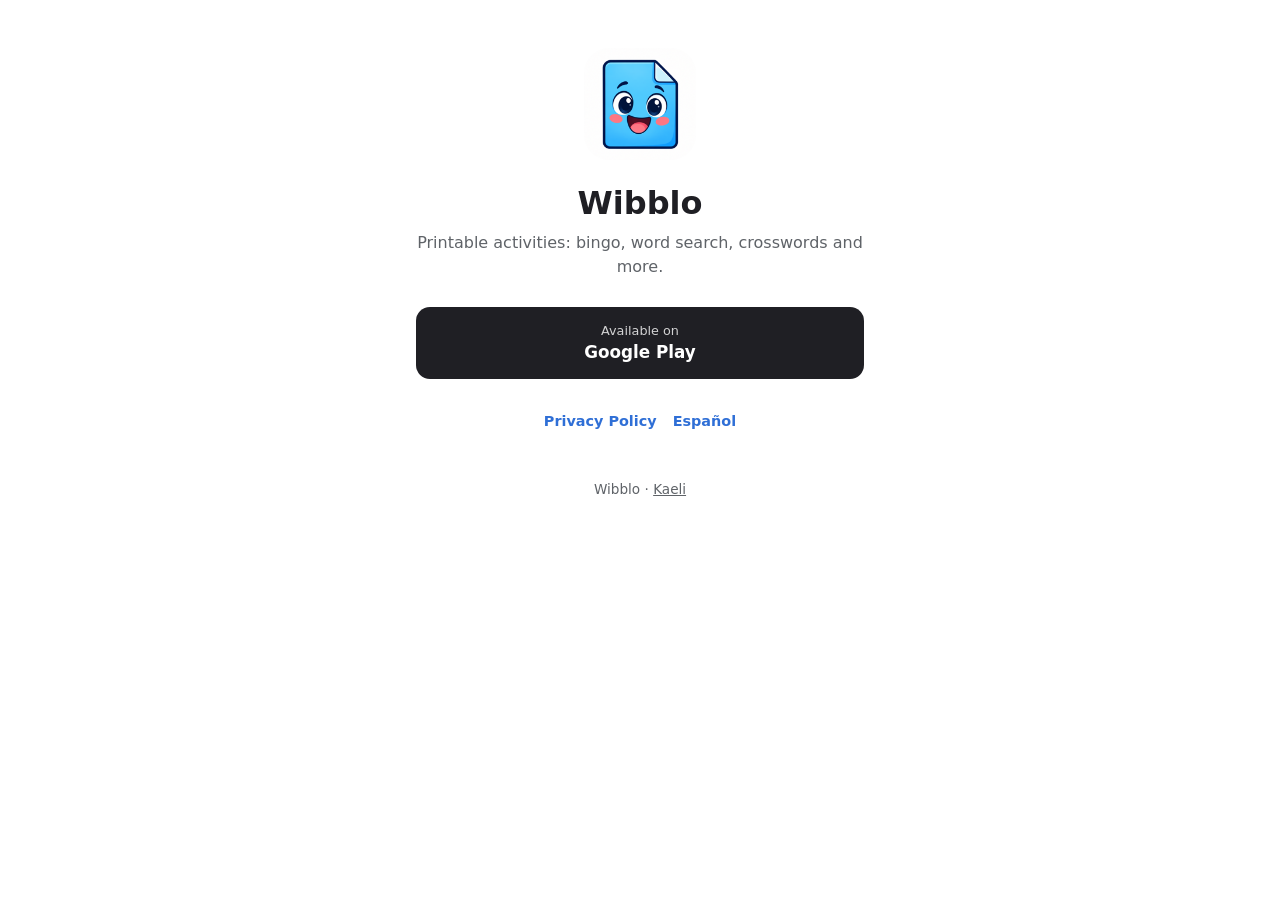
==== index.html @ a65e501b "Imagen para compartir (og:image / twitter:image) con el logo nuevo de Kaeli Usa https://kaeliapps.co" ====
<!doctype html>
<html lang="es">
<head>
<meta charset="utf-8">
<meta name="viewport" content="width=device-width, initial-scale=1">
<title>Wibblo</title>
<meta name="description" content="Fichas imprimibles: bingo, sopa de letras, crucigramas y más. / Printable activities: bingo, word search, crosswords and more.">
<link rel="icon" href="icon.png">
<!-- Imagen al compartir el enlace (1200x630, la de Kaeli, publicada en kaeliapps.com). -->
<meta property="og:type" content="website">
<meta property="og:site_name" content="Kaeli">
<meta property="og:title" content="Wibblo">
<meta property="og:description" content="Fichas imprimibles: bingo, sopa de letras, crucigramas y más. / Printable activities: bingo, word search, crosswords and more.">
<meta property="og:url" content="https://wibblo.kaeliapps.com/">
<meta property="og:image" content="https://kaeliapps.com/og-image.png">
<meta property="og:image:width" content="1200">
<meta property="og:image:height" content="630">
<meta property="og:image:alt" content="Kaeli">
<meta name="twitter:card" content="summary_large_image">
<meta name="twitter:title" content="Wibblo">
<meta name="twitter:image" content="https://kaeliapps.com/og-image.png">
<!--
  Página del QR de los PDF de Wibblo.
  - Android: redirige a Google Play.
  - iPhone/iPad: redirige al App Store si el botón de App Store tiene href;
    si no, muestra "Muy pronto en iPhone y iPad" y el botón de Google Play.
  - Computadora o sin JavaScript: muestra los botones.
  Cuando exista la app en el App Store: poner su URL en el href de los dos
  botones .appstore (es/en) y quitarles el atributo hidden. Nada más.
-->
<script>
  (function () {
    var html = document.documentElement;
    var langs = navigator.languages || [navigator.language || ''];
    for (var i = 0; i < langs.length; i++) {
      var l = String(langs[i]).toLowerCase();
      if (l.indexOf('es') === 0) break;
      if (l.indexOf('en') === 0) { html.className += ' lang-en'; html.lang = 'en'; break; }
    }
    var ua = navigator.userAgent || '';
    var android = /Android/i.test(ua);
    var ios = /iPhone|iPad|iPod/i.test(ua) ||
      (navigator.platform === 'MacIntel' && navigator.maxTouchPoints > 1);
    var play = 'https://play.google.com/store/apps/details?id=com.kaeli.wibblo';
    if (android) { location.replace(play); return; }
    if (ios) {
      html.className += ' ios';
      document.addEventListener('DOMContentLoaded', function () {
        var a = document.querySelector('.appstore');
        var url = a && a.getAttribute('href');
        if (url) location.replace(url); else html.className += ' ios-soon';
      });
    }
  })();
</script>
<style>
  :root { --text:#1f1f24; --muted:#5f6368; --accent:#2f6fd6; --bg:#ffffff; --card:#f6f8fb; --border:#e3e6eb; }
  * { box-sizing:border-box; }
  body { margin:0; background:var(--bg); color:var(--text); font-family:system-ui, -apple-system, "Segoe UI", Roboto, sans-serif; line-height:1.5; }
  main { max-width:480px; margin:0 auto; padding:48px 16px 32px; text-align:center; }
  .icon { width:112px; height:112px; border-radius:26px; }
  h1 { font-size:2rem; margin:12px 0 4px; }
  .tagline { color:var(--muted); margin:0 0 28px; }
  .soon { display:none; background:var(--card); border:1px solid var(--border); border-radius:14px; padding:12px 16px; margin:0 0 20px; font-weight:600; }
  .ios-soon .soon { display:block; }
  .stores { display:grid; gap:12px; }
  .store { display:block; padding:14px 20px; border-radius:14px; background:#1f1f24; color:#fff; font-weight:700; font-size:1.05rem; text-decoration:none; }
  .store small { display:block; font-weight:500; font-size:.8rem; opacity:.8; }
  .store[hidden] { display:none; }
  .links { margin-top:32px; font-size:.9rem; }
  .links a { color:var(--accent); font-weight:600; text-decoration:none; margin:0 8px; }
  footer { text-align:center; color:var(--muted); font-size:.85rem; padding:0 16px 32px; }
  footer a { color:inherit; }
  #en { display:none; }
  .lang-en #es { display:none; }
  .lang-en #en { display:block; }
  #en:target { display:block; }
  main:has(#en:target) #es { display:none; }
  #es:target { display:block; }
  main:has(#es:target) #en { display:none; }
</style>
</head>
<body>
<main>
  <img class="icon" src="icon.png" width="192" height="192" alt="">

  <section id="es" lang="es">
    <h1>Wibblo</h1>
    <p class="tagline">Fichas imprimibles: bingo, sopa de letras, crucigramas y más.</p>
    <p class="soon">Muy pronto en iPhone y iPad</p>
    <div class="stores">
      <a class="store" href="https://play.google.com/store/apps/details?id=com.kaeli.wibblo"><small>Disponible en</small>Google Play</a>
      <a class="store appstore" href="" hidden><small>Disponible en el</small>App Store</a>
    </div>
    <p class="links"><a href="privacidad/">Política de privacidad</a><a href="#en">English</a></p>
  </section>

  <section id="en" lang="en">
    <h1>Wibblo</h1>
    <p class="tagline">Printable activities: bingo, word search, crosswords and more.</p>
    <p class="soon">Coming soon to iPhone and iPad</p>
    <div class="stores">
      <a class="store" href="https://play.google.com/store/apps/details?id=com.kaeli.wibblo"><small>Available on</small>Google Play</a>
      <a class="store appstore" href="" hidden><small>Available on the</small>App Store</a>
    </div>
    <p class="links"><a href="privacidad/#en">Privacy Policy</a><a href="#es">Español</a></p>
  </section>
</main>
<footer>Wibblo · <a href="https://kaeliapps.com/">Kaeli</a></footer>
</body>
</html>
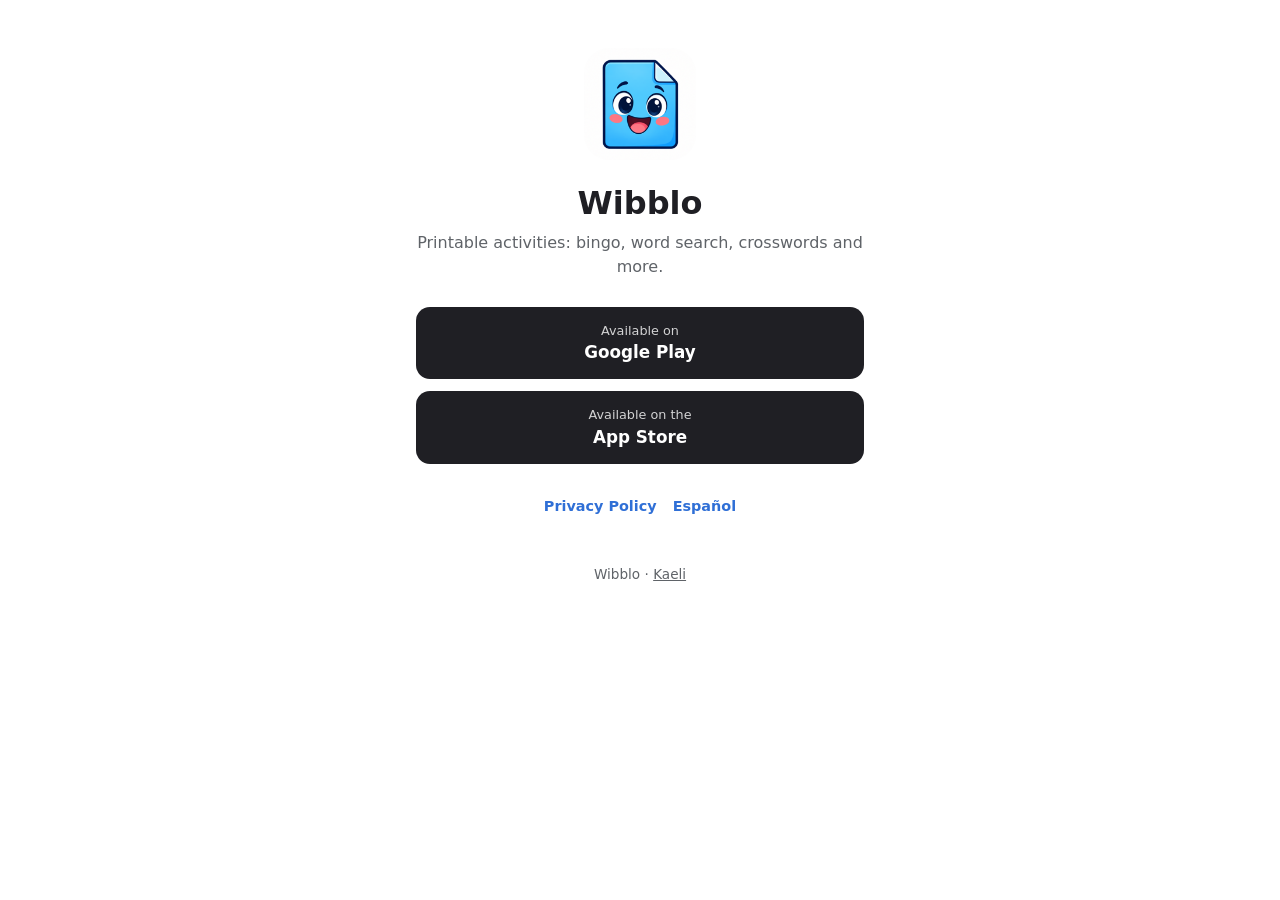
==== commit 08ddcde4: "Enlace al App Store en la página del QR (Apple ID 6819557562) - iPhone/iPad redirigen a https://apps" ====
--- a/index.html
+++ b/index.html
@@ -22,11 +22,11 @@
 <!--
   Página del QR de los PDF de Wibblo.
   - Android: redirige a Google Play.
-  - iPhone/iPad: redirige al App Store si el botón de App Store tiene href;
-    si no, muestra "Muy pronto en iPhone y iPad" y el botón de Google Play.
-  - Computadora o sin JavaScript: muestra los botones.
-  Cuando exista la app en el App Store: poner su URL en el href de los dos
-  botones .appstore (es/en) y quitarles el atributo hidden. Nada más.
+  - iPhone/iPad: redirige al App Store (Apple ID 6819557562).
+  - Computadora o sin JavaScript: muestra los dos botones.
+  Si la app deja de estar en el App Store, vaciar appStore en el script y
+  volver a ocultar los botones .appstore: en iPhone se muestra entonces
+  "Muy pronto en iPhone y iPad" con el botón de Google Play.
 -->
 <script>
   (function () {
@@ -42,14 +42,12 @@
     var ios = /iPhone|iPad|iPod/i.test(ua) ||
       (navigator.platform === 'MacIntel' && navigator.maxTouchPoints > 1);
     var play = 'https://play.google.com/store/apps/details?id=com.kaeli.wibblo';
+    var appStore = 'https://apps.apple.com/app/id6819557562';
     if (android) { location.replace(play); return; }
     if (ios) {
       html.className += ' ios';
-      document.addEventListener('DOMContentLoaded', function () {
-        var a = document.querySelector('.appstore');
-        var url = a && a.getAttribute('href');
-        if (url) location.replace(url); else html.className += ' ios-soon';
-      });
+      if (appStore) { location.replace(appStore); return; }
+      html.className += ' ios-soon';
     }
   })();
 </script>
@@ -90,7 +88,7 @@
     <p class="soon">Muy pronto en iPhone y iPad</p>
     <div class="stores">
       <a class="store" href="https://play.google.com/store/apps/details?id=com.kaeli.wibblo"><small>Disponible en</small>Google Play</a>
-      <a class="store appstore" href="" hidden><small>Disponible en el</small>App Store</a>
+      <a class="store appstore" href="https://apps.apple.com/app/id6819557562"><small>Disponible en el</small>App Store</a>
     </div>
     <p class="links"><a href="privacidad/">Política de privacidad</a><a href="#en">English</a></p>
   </section>
@@ -101,7 +99,7 @@
     <p class="soon">Coming soon to iPhone and iPad</p>
     <div class="stores">
       <a class="store" href="https://play.google.com/store/apps/details?id=com.kaeli.wibblo"><small>Available on</small>Google Play</a>
-      <a class="store appstore" href="" hidden><small>Available on the</small>App Store</a>
+      <a class="store appstore" href="https://apps.apple.com/app/id6819557562"><small>Available on the</small>App Store</a>
     </div>
     <p class="links"><a href="privacidad/#en">Privacy Policy</a><a href="#es">Español</a></p>
   </section>
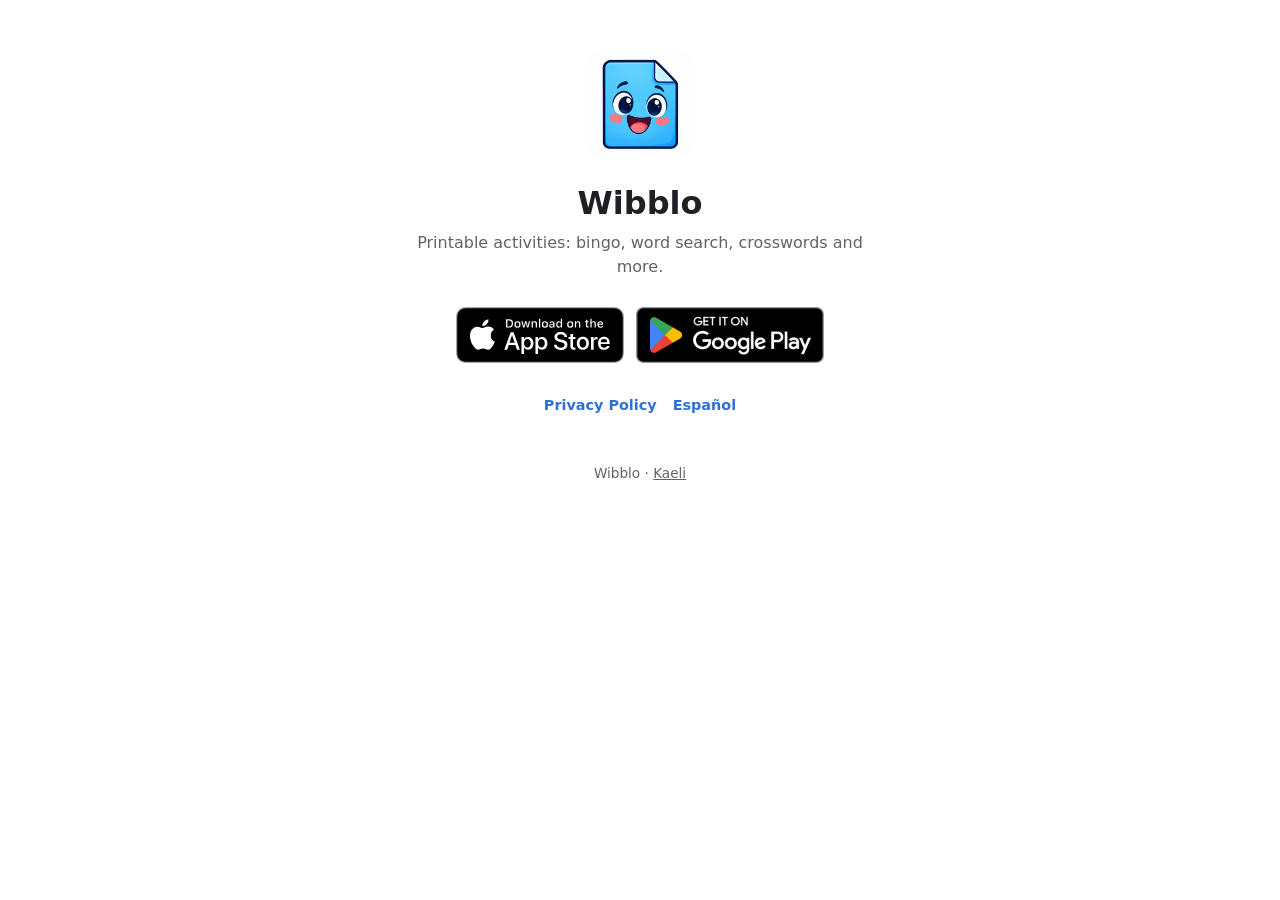
==== commit 9624471e: "Insignias oficiales del App Store y Google Play en la página del QR - Botones de texto reemplazados " ====
--- a/index.html
+++ b/index.html
@@ -61,9 +61,10 @@
   .tagline { color:var(--muted); margin:0 0 28px; }
   .soon { display:none; background:var(--card); border:1px solid var(--border); border-radius:14px; padding:12px 16px; margin:0 0 20px; font-weight:600; }
   .ios-soon .soon { display:block; }
-  .stores { display:grid; gap:12px; }
-  .store { display:block; padding:14px 20px; border-radius:14px; background:#1f1f24; color:#fff; font-weight:700; font-size:1.05rem; text-decoration:none; }
-  .store small { display:block; font-weight:500; font-size:.8rem; opacity:.8; }
+  /* Insignias oficiales de Apple y Google, a la misma altura (guías de marca de cada tienda). */
+  .stores { display:flex; flex-wrap:wrap; justify-content:center; align-items:center; gap:12px; }
+  .store { display:inline-block; line-height:0; }
+  .store img { height:56px; width:auto; }
   .store[hidden] { display:none; }
   .links { margin-top:32px; font-size:.9rem; }
   .links a { color:var(--accent); font-weight:600; text-decoration:none; margin:0 8px; }
@@ -87,8 +88,8 @@
     <p class="tagline">Fichas imprimibles: bingo, sopa de letras, crucigramas y más.</p>
     <p class="soon">Muy pronto en iPhone y iPad</p>
     <div class="stores">
-      <a class="store" href="https://play.google.com/store/apps/details?id=com.kaeli.wibblo"><small>Disponible en</small>Google Play</a>
-      <a class="store appstore" href="https://apps.apple.com/app/id6819557562"><small>Disponible en el</small>App Store</a>
+      <a class="store appstore" href="https://apps.apple.com/app/id6819557562"><img src="badges/app-store-es.svg" width="168" height="56" alt="Descárgalo en el App Store"></a>
+      <a class="store" href="https://play.google.com/store/apps/details?id=com.kaeli.wibblo"><img src="badges/google-play-es.png" width="188" height="56" alt="Descargar en Google Play"></a>
     </div>
     <p class="links"><a href="privacidad/">Política de privacidad</a><a href="#en">English</a></p>
   </section>
@@ -98,8 +99,8 @@
     <p class="tagline">Printable activities: bingo, word search, crosswords and more.</p>
     <p class="soon">Coming soon to iPhone and iPad</p>
     <div class="stores">
-      <a class="store" href="https://play.google.com/store/apps/details?id=com.kaeli.wibblo"><small>Available on</small>Google Play</a>
-      <a class="store appstore" href="https://apps.apple.com/app/id6819557562"><small>Available on the</small>App Store</a>
+      <a class="store appstore" href="https://apps.apple.com/app/id6819557562"><img src="badges/app-store-en.svg" width="168" height="56" alt="Download on the App Store"></a>
+      <a class="store" href="https://play.google.com/store/apps/details?id=com.kaeli.wibblo"><img src="badges/google-play-en.png" width="188" height="56" alt="Get it on Google Play"></a>
     </div>
     <p class="links"><a href="privacidad/#en">Privacy Policy</a><a href="#es">Español</a></p>
   </section>
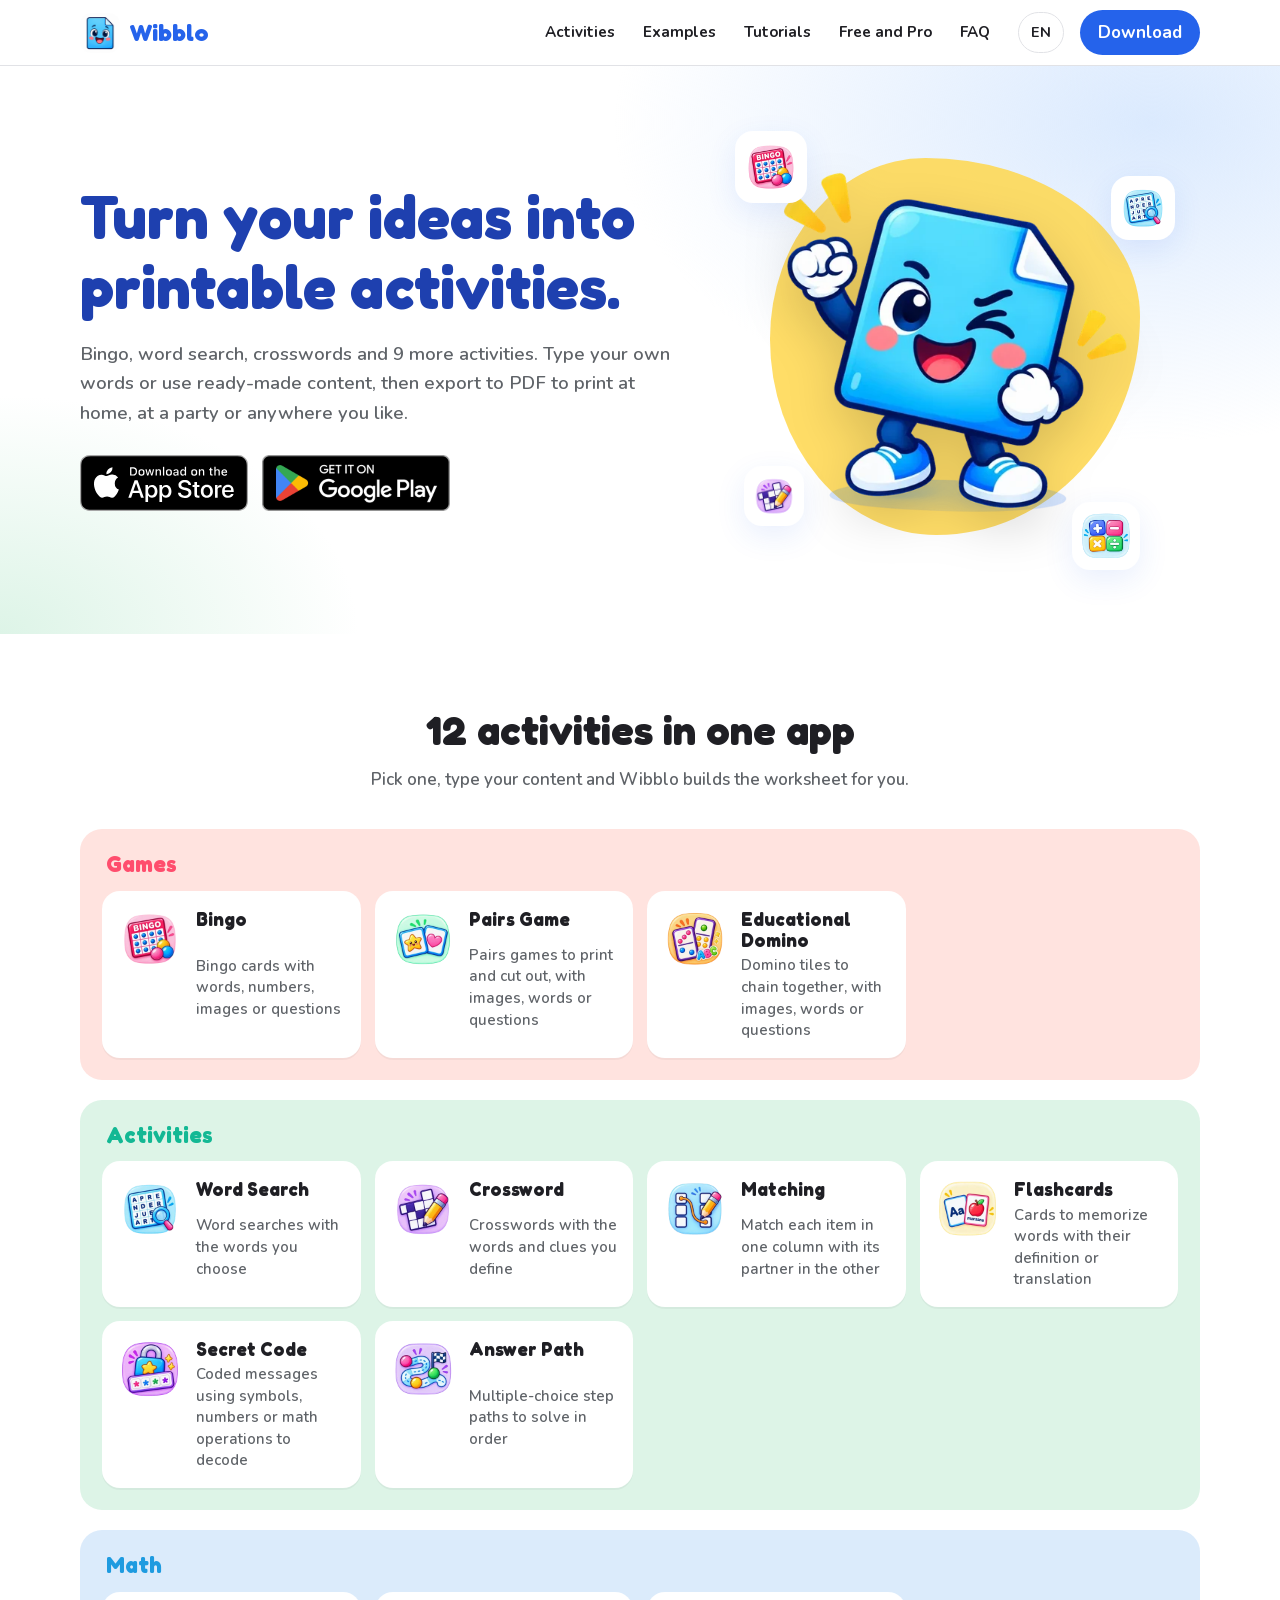
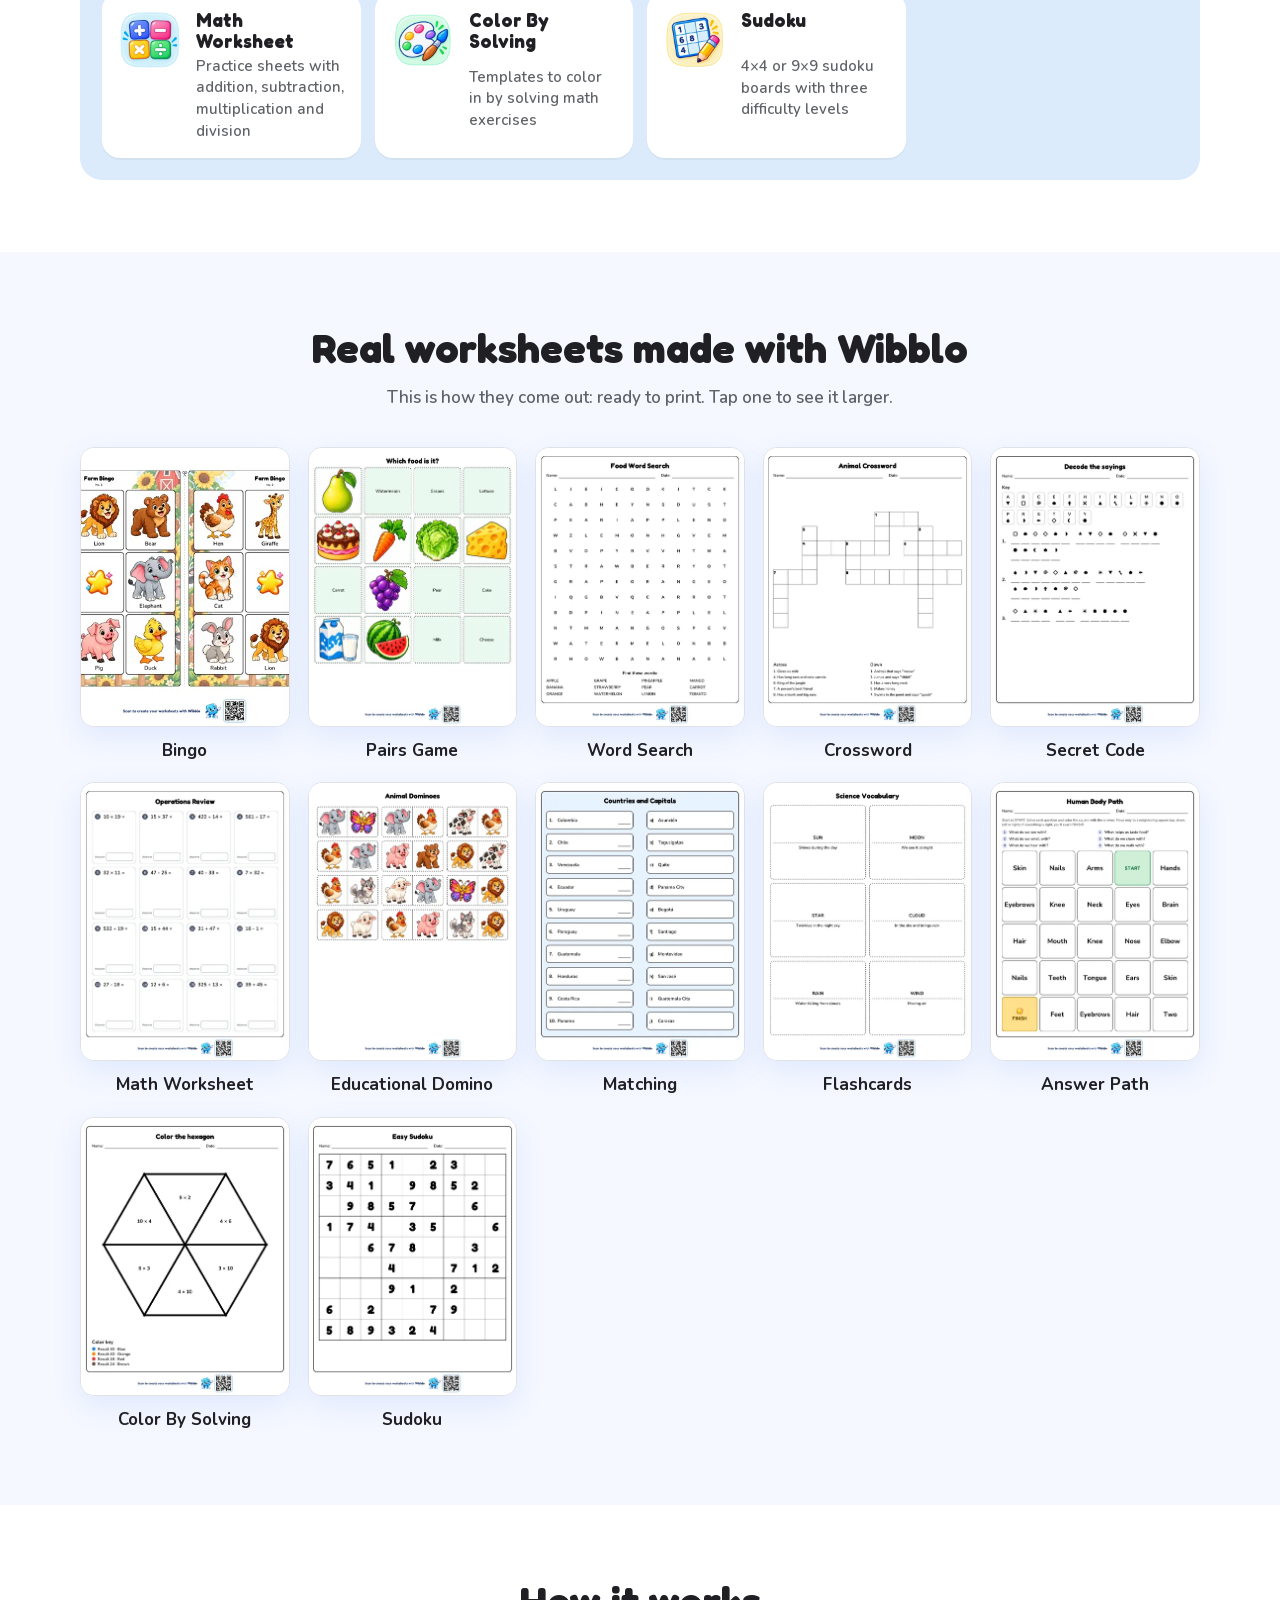
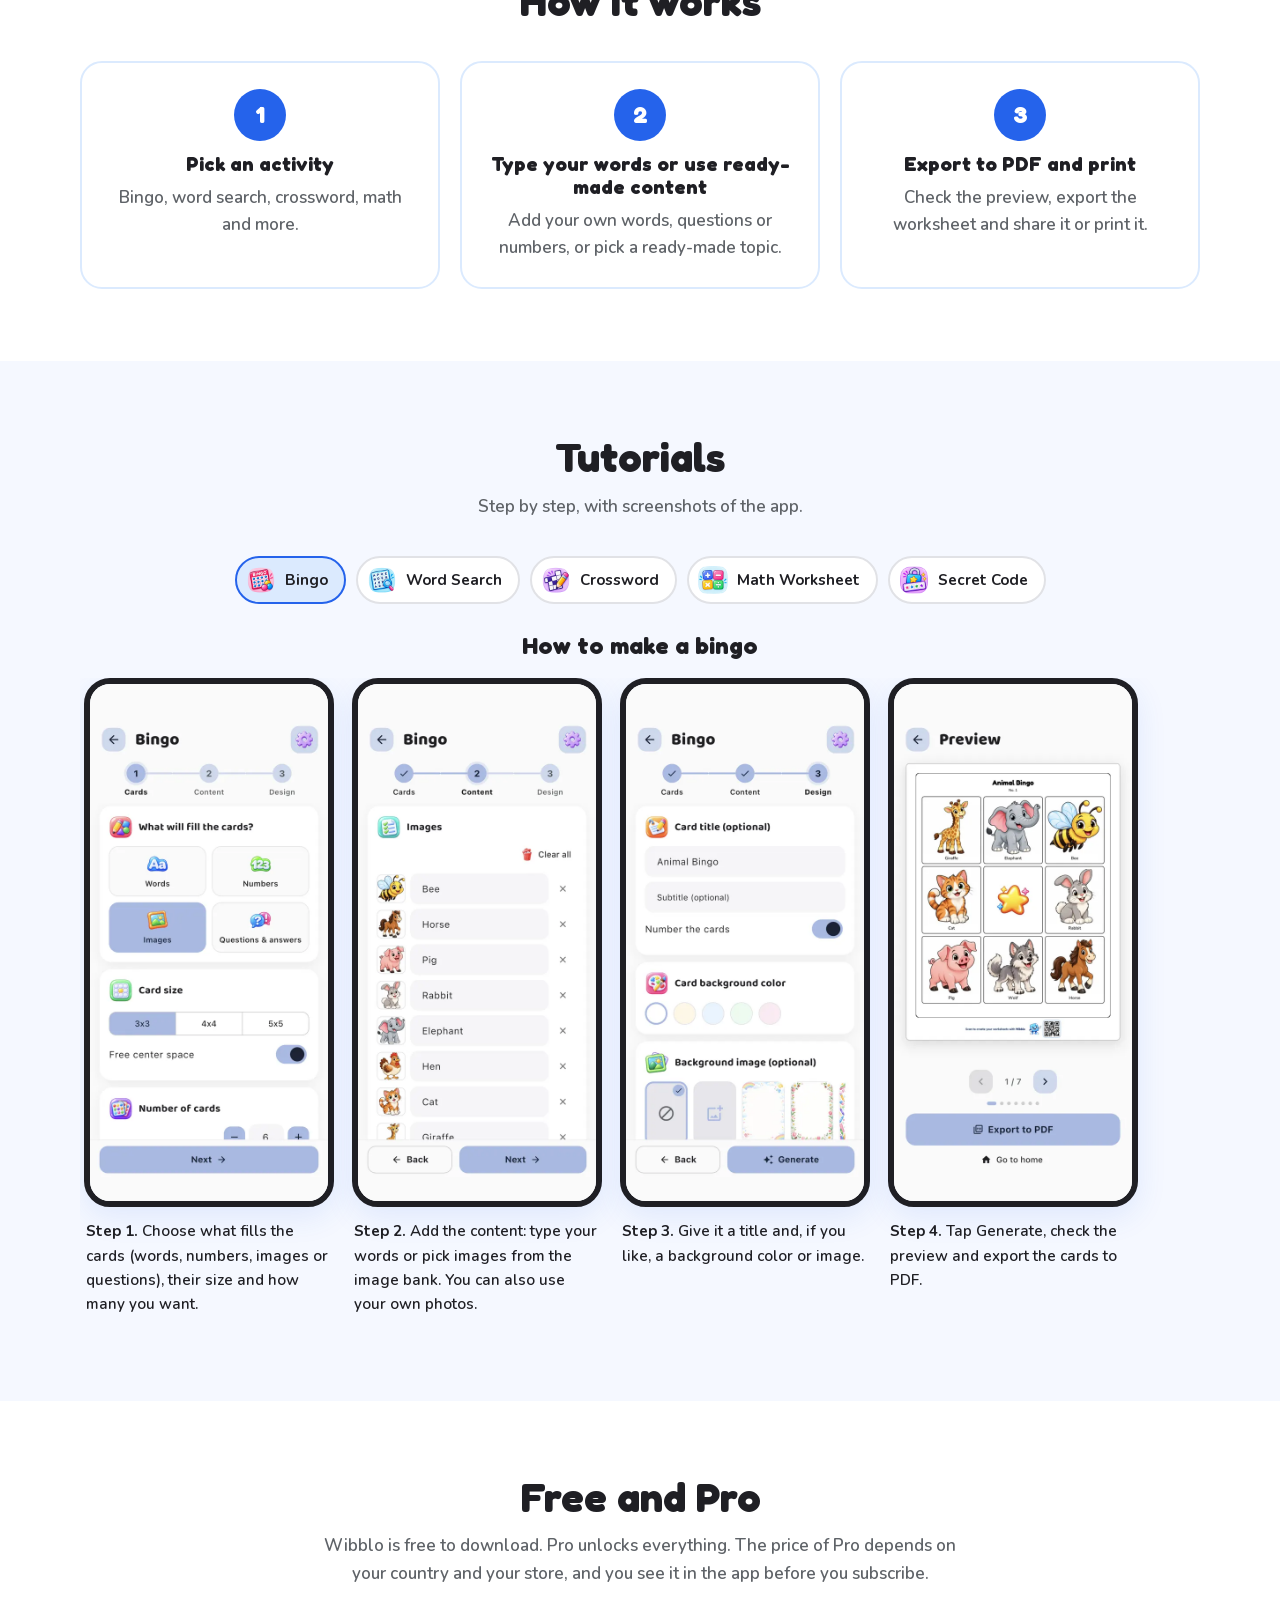
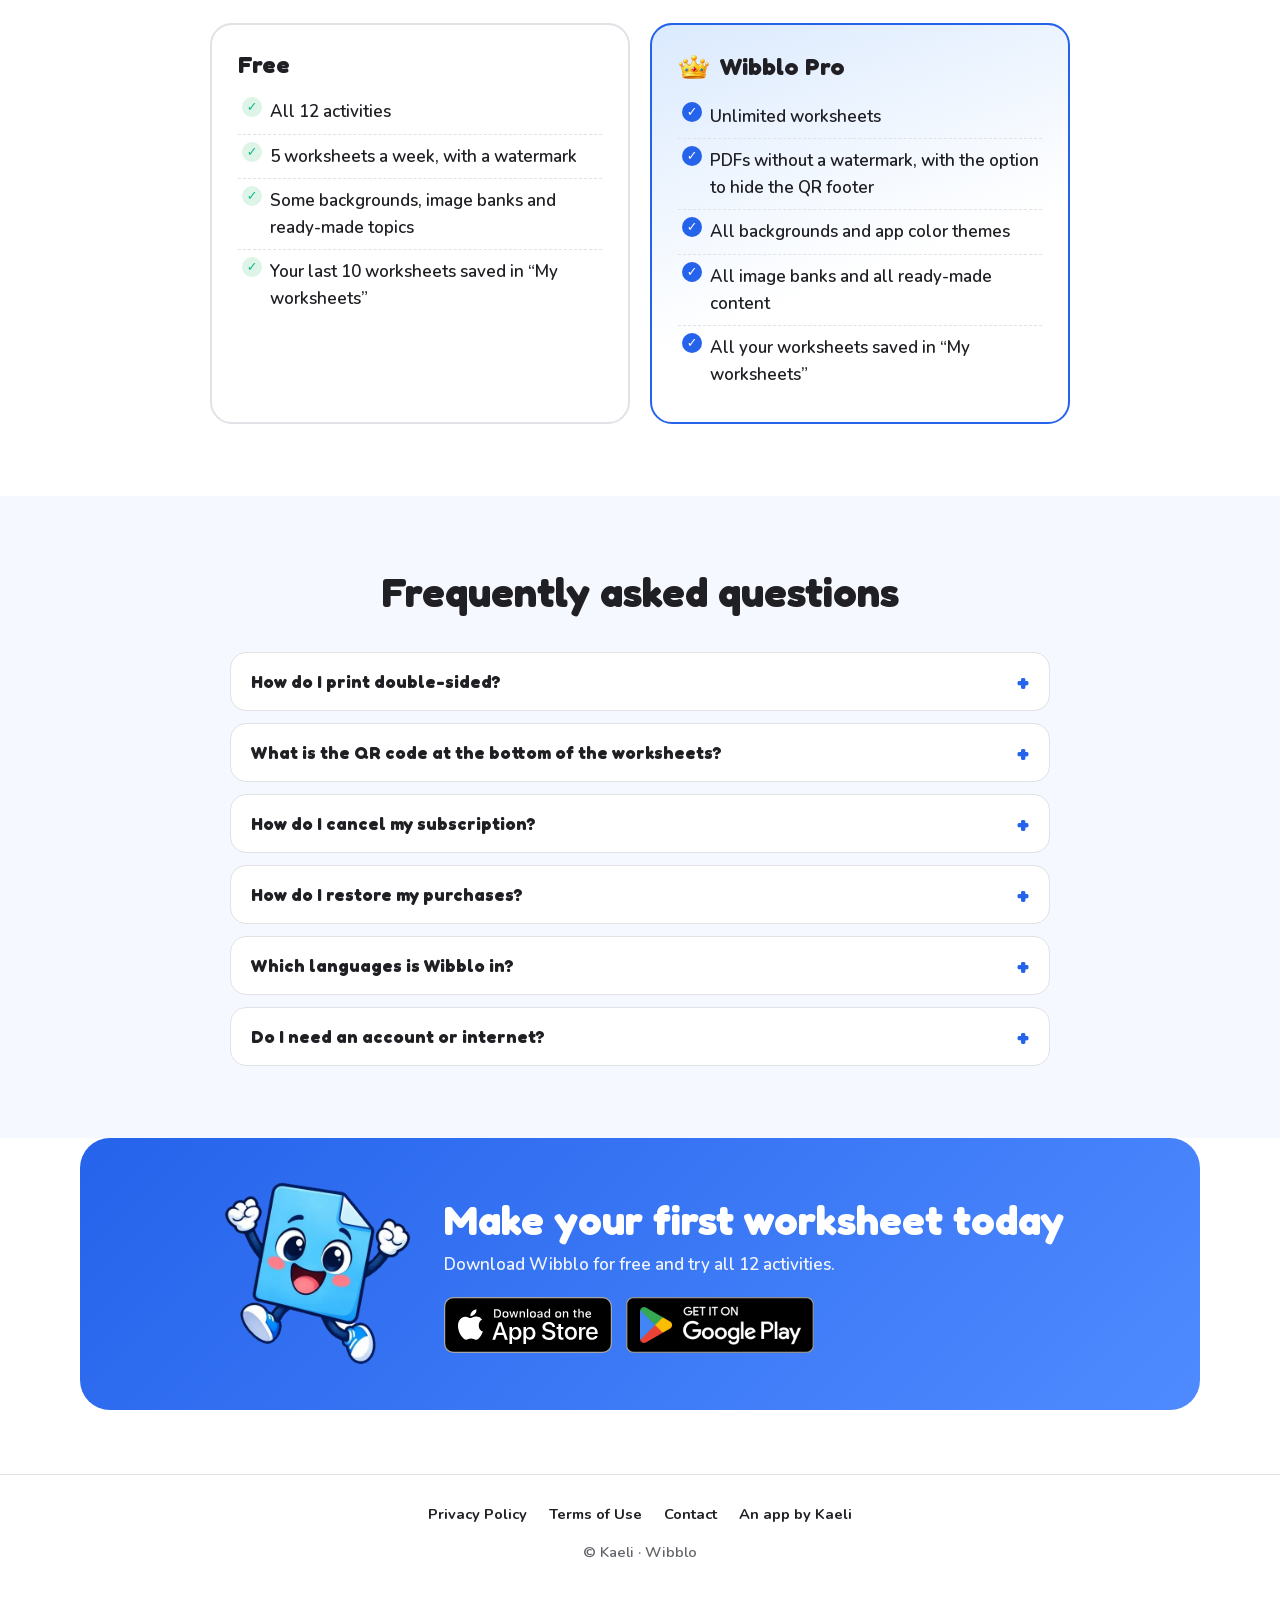
==== commit 598a6bb2: "Página principal de Wibblo en es, en, fr y pt (sin publicar) Inicio con insignias oficiales por idio" ====
--- a/index.html
+++ b/index.html
@@ -3,108 +3,335 @@
 <head>
 <meta charset="utf-8">
 <meta name="viewport" content="width=device-width, initial-scale=1">
-<title>Wibblo</title>
-<meta name="description" content="Fichas imprimibles: bingo, sopa de letras, crucigramas y más. / Printable activities: bingo, word search, crosswords and more.">
+<title>Wibblo: fichas y actividades imprimibles</title>
+<meta name="description" content="Crea bingos, sopas de letras, crucigramas y 9 actividades más con tus propias palabras o con contenido listo, y expórtalas a PDF para imprimir en casa.">
+<link rel="canonical" href="https://wibblo.kaeliapps.com/">
+<link rel="alternate" hreflang="es" href="https://wibblo.kaeliapps.com/">
+<link rel="alternate" hreflang="en" href="https://wibblo.kaeliapps.com/en/">
+<link rel="alternate" hreflang="fr" href="https://wibblo.kaeliapps.com/fr/">
+<link rel="alternate" hreflang="pt" href="https://wibblo.kaeliapps.com/pt/">
+<link rel="alternate" hreflang="x-default" href="https://wibblo.kaeliapps.com/">
 <link rel="icon" href="icon.png">
-<!-- Imagen al compartir el enlace (1200x630, la de Kaeli, publicada en kaeliapps.com). -->
+<meta name="theme-color" content="#2563EB">
 <meta property="og:type" content="website">
-<meta property="og:site_name" content="Kaeli">
-<meta property="og:title" content="Wibblo">
-<meta property="og:description" content="Fichas imprimibles: bingo, sopa de letras, crucigramas y más. / Printable activities: bingo, word search, crosswords and more.">
+<meta property="og:site_name" content="Wibblo">
+<meta property="og:title" content="Wibblo: fichas y actividades imprimibles">
+<meta property="og:description" content="Crea bingos, sopas de letras, crucigramas y 9 actividades más con tus propias palabras o con contenido listo, y expórtalas a PDF para imprimir en casa.">
 <meta property="og:url" content="https://wibblo.kaeliapps.com/">
 <meta property="og:image" content="https://kaeliapps.com/og-image.png">
 <meta property="og:image:width" content="1200">
 <meta property="og:image:height" content="630">
-<meta property="og:image:alt" content="Kaeli">
 <meta name="twitter:card" content="summary_large_image">
-<meta name="twitter:title" content="Wibblo">
-<meta name="twitter:image" content="https://kaeliapps.com/og-image.png">
-<!--
-  Página del QR de los PDF de Wibblo.
-  - Android: redirige a Google Play.
-  - iPhone/iPad: redirige al App Store (Apple ID 6819557562).
-  - Computadora o sin JavaScript: muestra los dos botones.
-  Si la app deja de estar en el App Store, vaciar appStore en el script y
-  volver a ocultar los botones .appstore: en iPhone se muestra entonces
-  "Muy pronto en iPhone y iPad" con el botón de Google Play.
--->
+<link rel="preload" href="fonts/Fredoka-Bold.woff2" as="font" type="font/woff2" crossorigin>
+<link rel="stylesheet" href="estilos.css">
 <script>
+  // Teléfono: resaltar la tienda que corresponde. Raíz en español: llevar a su idioma
+  // a quien tiene el teléfono en inglés, francés o portugués (salvo que haya elegido idioma).
   (function () {
-    var html = document.documentElement;
-    var langs = navigator.languages || [navigator.language || ''];
-    for (var i = 0; i < langs.length; i++) {
-      var l = String(langs[i]).toLowerCase();
-      if (l.indexOf('es') === 0) break;
-      if (l.indexOf('en') === 0) { html.className += ' lang-en'; html.lang = 'en'; break; }
-    }
-    var ua = navigator.userAgent || '';
-    var android = /Android/i.test(ua);
-    var ios = /iPhone|iPad|iPod/i.test(ua) ||
-      (navigator.platform === 'MacIntel' && navigator.maxTouchPoints > 1);
-    var play = 'https://play.google.com/store/apps/details?id=com.kaeli.wibblo';
-    var appStore = 'https://apps.apple.com/app/id6819557562';
-    if (android) { location.replace(play); return; }
-    if (ios) {
-      html.className += ' ios';
-      if (appStore) { location.replace(appStore); return; }
-      html.className += ' ios-soon';
+    var h = document.documentElement, ua = navigator.userAgent || '';
+    if (/Android/i.test(ua)) h.className += ' android';
+    else if (/iPhone|iPad|iPod/i.test(ua) || (navigator.platform === 'MacIntel' && navigator.maxTouchPoints > 1)) h.className += ' ios';
+    var chosen = null;
+    try { chosen = localStorage.getItem('wibblo.lang'); } catch (e) {}
+    if (!chosen && !location.hash) {
+      var langs = navigator.languages || [navigator.language || ''];
+      for (var i = 0; i < langs.length; i++) {
+        var l = String(langs[i]).slice(0, 2).toLowerCase();
+        if (l === 'es') break;
+        if (l === 'en' || l === 'fr' || l === 'pt') { location.replace(l + '/'); return; }
+      }
     }
   })();
 </script>
-<style>
-  :root { --text:#1f1f24; --muted:#5f6368; --accent:#2f6fd6; --bg:#ffffff; --card:#f6f8fb; --border:#e3e6eb; }
-  * { box-sizing:border-box; }
-  body { margin:0; background:var(--bg); color:var(--text); font-family:system-ui, -apple-system, "Segoe UI", Roboto, sans-serif; line-height:1.5; }
-  main { max-width:480px; margin:0 auto; padding:48px 16px 32px; text-align:center; }
-  .icon { width:112px; height:112px; border-radius:26px; }
-  h1 { font-size:2rem; margin:12px 0 4px; }
-  .tagline { color:var(--muted); margin:0 0 28px; }
-  .soon { display:none; background:var(--card); border:1px solid var(--border); border-radius:14px; padding:12px 16px; margin:0 0 20px; font-weight:600; }
-  .ios-soon .soon { display:block; }
-  /* Insignias oficiales de Apple y Google, a la misma altura (guías de marca de cada tienda). */
-  .stores { display:flex; flex-wrap:wrap; justify-content:center; align-items:center; gap:12px; }
-  .store { display:inline-block; line-height:0; }
-  .store img { height:56px; width:auto; }
-  .store[hidden] { display:none; }
-  .links { margin-top:32px; font-size:.9rem; }
-  .links a { color:var(--accent); font-weight:600; text-decoration:none; margin:0 8px; }
-  footer { text-align:center; color:var(--muted); font-size:.85rem; padding:0 16px 32px; }
-  footer a { color:inherit; }
-  #en { display:none; }
-  .lang-en #es { display:none; }
-  .lang-en #en { display:block; }
-  #en:target { display:block; }
-  main:has(#en:target) #es { display:none; }
-  #es:target { display:block; }
-  main:has(#es:target) #en { display:none; }
-</style>
+<script src="sitio.js" defer></script>
 </head>
 <body>
-<main>
-  <img class="icon" src="icon.png" width="192" height="192" alt="">
-
-  <section id="es" lang="es">
-    <h1>Wibblo</h1>
-    <p class="tagline">Fichas imprimibles: bingo, sopa de letras, crucigramas y más.</p>
-    <p class="soon">Muy pronto en iPhone y iPad</p>
-    <div class="stores">
-      <a class="store appstore" href="https://apps.apple.com/app/id6819557562"><img src="badges/app-store-es.svg" width="168" height="56" alt="Descárgalo en el App Store"></a>
-      <a class="store" href="https://play.google.com/store/apps/details?id=com.kaeli.wibblo"><img src="badges/google-play-es.png" width="188" height="56" alt="Descargar en Google Play"></a>
+<a class="skip" href="#main">Wibblo</a>
+<header class="top">
+  <a class="brand" href="./"><img src="icon.png" width="40" height="40" alt=""><span>Wibblo</span></a>
+  <nav class="menu" aria-label="Wibblo">
+    <a href="#activities">Actividades</a>
+    <a href="#examples">Ejemplos</a>
+    <a href="#tutorials">Tutoriales</a>
+    <a href="#plans">Gratis y Pro</a>
+    <a href="#faq">Preguntas</a>
+  </nav>
+  <details class="langs">
+    <summary aria-label="Idioma">ES</summary>
+    <div><a href="./" data-lang="es" lang="es" aria-current="page">Español</a><a href="./en/" data-lang="en" lang="en">English</a><a href="./fr/" data-lang="fr" lang="fr">Français</a><a href="./pt/" data-lang="pt" lang="pt">Português</a></div>
+  </details>
+  <a class="get" href="#download">Descargar</a>
+</header>
+
+<main id="main">
+  <section class="hero" id="download">
+    <div class="hero-text">
+      <h1>Convierte tus ideas en actividades imprimibles.</h1>
+      <p class="lead">Bingo, sopa de letras, crucigramas y 9 actividades más. Escribe tus palabras o usa contenido listo, y exporta a PDF para imprimir en casa, en una fiesta o donde quieras.</p>
+      <div class="stores">
+        <a class="store appstore" href="https://apps.apple.com/app/id6819557562"><span class="yours">Tu tienda</span><img src="badges/app-store-es.svg" width="168" height="56" alt="Descárgalo en el App Store"></a>
+        <a class="store play" href="https://play.google.com/store/apps/details?id=com.kaeli.wibblo"><span class="yours">Tu tienda</span><img src="badges/google-play-es.png" width="188" height="56" alt="Disponible en Google Play"></a>
+      </div>
     </div>
-    <p class="links"><a href="privacidad/">Política de privacidad</a><a href="#en">English</a></p>
-  </section>
-
-  <section id="en" lang="en">
-    <h1>Wibblo</h1>
-    <p class="tagline">Printable activities: bingo, word search, crosswords and more.</p>
-    <p class="soon">Coming soon to iPhone and iPad</p>
-    <div class="stores">
-      <a class="store appstore" href="https://apps.apple.com/app/id6819557562"><img src="badges/app-store-en.svg" width="168" height="56" alt="Download on the App Store"></a>
-      <a class="store" href="https://play.google.com/store/apps/details?id=com.kaeli.wibblo"><img src="badges/google-play-en.png" width="188" height="56" alt="Get it on Google Play"></a>
+    <div class="hero-art" aria-hidden="false">
+      <div class="blob"></div>
+      <img class="mascot" src="img/mascota/cheer.webp" width="420" height="420" alt="Wibblo, la mascota de la app, saludando">
+      <img class="float f1" src="img/generadores/bingo.webp" width="72" height="72" alt="">
+      <img class="float f2" src="img/generadores/wordsearch.webp" width="64" height="64" alt="">
+      <img class="float f3" src="img/generadores/crossword.webp" width="60" height="60" alt="">
+      <img class="float f4" src="img/generadores/math.webp" width="68" height="68" alt="">
     </div>
-    <p class="links"><a href="privacidad/#en">Privacy Policy</a><a href="#es">Español</a></p>
+  </section>
+
+  <section class="band" id="activities">
+    <h2>12 actividades en una sola app</h2>
+    <p class="intro">Elige una, escribe tu contenido y Wibblo arma la ficha por ti.</p>
+    <div class="cats"><div class="cat cat-games">
+        <h3>Juegos</h3>
+        <ul class="gens"><li class="gen">
+            <img src="img/generadores/bingo.webp" width="72" height="72" alt="" loading="lazy">
+            <h4>Bingo</h4>
+            <p>Cartones de bingo con palabras, números, imágenes o preguntas</p>
+          </li><li class="gen">
+            <img src="img/generadores/pairs.webp" width="72" height="72" alt="" loading="lazy">
+            <h4>Parejas</h4>
+            <p>Juegos de parejas para imprimir y recortar, con imágenes, palabras o preguntas</p>
+          </li><li class="gen">
+            <img src="img/generadores/domino.webp" width="72" height="72" alt="" loading="lazy">
+            <h4>Dominó educativo</h4>
+            <p>Fichas de dominó para armar en cadena, con imágenes, palabras o preguntas</p>
+          </li></ul>
+      </div><div class="cat cat-activities">
+        <h3>Actividades</h3>
+        <ul class="gens"><li class="gen">
+            <img src="img/generadores/wordsearch.webp" width="72" height="72" alt="" loading="lazy">
+            <h4>Sopa de letras</h4>
+            <p>Sopas de letras con las palabras que tú elijas</p>
+          </li><li class="gen">
+            <img src="img/generadores/crossword.webp" width="72" height="72" alt="" loading="lazy">
+            <h4>Crucigrama</h4>
+            <p>Crucigramas con las palabras y pistas que tú definas</p>
+          </li><li class="gen">
+            <img src="img/generadores/matching.webp" width="72" height="72" alt="" loading="lazy">
+            <h4>Relaciona columnas</h4>
+            <p>Une cada elemento de una columna con su pareja de la otra</p>
+          </li><li class="gen">
+            <img src="img/generadores/flashcards.webp" width="72" height="72" alt="" loading="lazy">
+            <h4>Tarjetas de vocabulario</h4>
+            <p>Tarjetas para memorizar palabras con su definición o traducción</p>
+          </li><li class="gen">
+            <img src="img/generadores/secretcode.webp" width="72" height="72" alt="" loading="lazy">
+            <h4>Código secreto</h4>
+            <p>Mensajes codificados con símbolos, números u operaciones matemáticas para descifrar</p>
+          </li><li class="gen">
+            <img src="img/generadores/answerpath.webp" width="72" height="72" alt="" loading="lazy">
+            <h4>Camino de respuestas</h4>
+            <p>Caminos de pasos con opción múltiple para resolver en orden</p>
+          </li></ul>
+      </div><div class="cat cat-math">
+        <h3>Matemáticas</h3>
+        <ul class="gens"><li class="gen">
+            <img src="img/generadores/math.webp" width="72" height="72" alt="" loading="lazy">
+            <h4>Generador de matemáticas</h4>
+            <p>Hojas de práctica con sumas, restas, multiplicaciones y divisiones</p>
+          </li><li class="gen">
+            <img src="img/generadores/colorsolve.webp" width="72" height="72" alt="" loading="lazy">
+            <h4>Colorea resolviendo</h4>
+            <p>Plantillas para colorear resolviendo ejercicios matemáticos</p>
+          </li><li class="gen">
+            <img src="img/generadores/sudoku.webp" width="72" height="72" alt="" loading="lazy">
+            <h4>Sudoku</h4>
+            <p>Tableros de sudoku en 4×4 o 9×9 con tres niveles de dificultad</p>
+          </li></ul>
+      </div></div>
+  </section>
+
+  <section class="band alt" id="examples">
+    <h2>Fichas reales hechas con Wibblo</h2>
+    <p class="intro">Así salen las fichas: listas para imprimir. Toca una para verla en grande.</p>
+    
+    <ul class="gallery"><li><a class="sample" href="img/ejemplos/es/bingo.webp" data-title="Bingo">
+          <img src="img/ejemplos/es/bingo-mini.webp" alt="Bingo" loading="lazy">
+          <span>Bingo</span>
+        </a></li><li><a class="sample" href="img/ejemplos/es/pairs.webp" data-title="Parejas">
+          <img src="img/ejemplos/es/pairs-mini.webp" alt="Parejas" loading="lazy">
+          <span>Parejas</span>
+        </a></li><li><a class="sample" href="img/ejemplos/es/wordsearch.webp" data-title="Sopa de letras">
+          <img src="img/ejemplos/es/wordsearch-mini.webp" alt="Sopa de letras" loading="lazy">
+          <span>Sopa de letras</span>
+        </a></li><li><a class="sample" href="img/ejemplos/es/crossword.webp" data-title="Crucigrama">
+          <img src="img/ejemplos/es/crossword-mini.webp" alt="Crucigrama" loading="lazy">
+          <span>Crucigrama</span>
+        </a></li><li><a class="sample" href="img/ejemplos/es/secretcode.webp" data-title="Código secreto">
+          <img src="img/ejemplos/es/secretcode-mini.webp" alt="Código secreto" loading="lazy">
+          <span>Código secreto</span>
+        </a></li><li><a class="sample" href="img/ejemplos/es/math.webp" data-title="Generador de matemáticas">
+          <img src="img/ejemplos/es/math-mini.webp" alt="Generador de matemáticas" loading="lazy">
+          <span>Generador de matemáticas</span>
+        </a></li><li><a class="sample" href="img/ejemplos/es/domino.webp" data-title="Dominó educativo">
+          <img src="img/ejemplos/es/domino-mini.webp" alt="Dominó educativo" loading="lazy">
+          <span>Dominó educativo</span>
+        </a></li><li><a class="sample" href="img/ejemplos/es/matching.webp" data-title="Relaciona columnas">
+          <img src="img/ejemplos/es/matching-mini.webp" alt="Relaciona columnas" loading="lazy">
+          <span>Relaciona columnas</span>
+        </a></li><li><a class="sample" href="img/ejemplos/es/flashcards.webp" data-title="Tarjetas de vocabulario">
+          <img src="img/ejemplos/es/flashcards-mini.webp" alt="Tarjetas de vocabulario" loading="lazy">
+          <span>Tarjetas de vocabulario</span>
+        </a></li><li><a class="sample" href="img/ejemplos/es/answerpath.webp" data-title="Camino de respuestas">
+          <img src="img/ejemplos/es/answerpath-mini.webp" alt="Camino de respuestas" loading="lazy">
+          <span>Camino de respuestas</span>
+        </a></li><li><a class="sample" href="img/ejemplos/es/colorsolve.webp" data-title="Colorea resolviendo">
+          <img src="img/ejemplos/es/colorsolve-mini.webp" alt="Colorea resolviendo" loading="lazy">
+          <span>Colorea resolviendo</span>
+        </a></li><li><a class="sample" href="img/ejemplos/es/sudoku.webp" data-title="Sudoku">
+          <img src="img/ejemplos/es/sudoku-mini.webp" alt="Sudoku" loading="lazy">
+          <span>Sudoku</span>
+        </a></li></ul>
+  </section>
+
+  <section class="band" id="how">
+    <h2>Cómo funciona</h2>
+    <ol class="how"><li><span class="num">1</span><h3>Elige la actividad</h3><p>Bingo, sopa de letras, crucigrama, matemáticas y más.</p></li><li><span class="num">2</span><h3>Escribe tus palabras o usa contenido listo</h3><p>Pon tus propias palabras, preguntas o números, o elige un tema ya preparado.</p></li><li><span class="num">3</span><h3>Exporta a PDF e imprime</h3><p>Revisa la vista previa, exporta la ficha y compártela o imprímela.</p></li></ol>
+  </section>
+
+  <section class="band alt" id="tutorials">
+    <h2>Tutoriales</h2>
+    <p class="intro">Paso a paso, con capturas de la app.</p>
+    <div class="tabs" role="tablist"><button role="tab" id="tab-bingo" aria-controls="tut-bingo" aria-selected="true" data-tab="bingo"><img src="img/generadores/bingo.webp" width="32" height="32" alt=""><span>Bingo</span></button><button role="tab" id="tab-wordsearch" aria-controls="tut-wordsearch" aria-selected="false" data-tab="wordsearch"><img src="img/generadores/wordsearch.webp" width="32" height="32" alt=""><span>Sopa de letras</span></button><button role="tab" id="tab-crossword" aria-controls="tut-crossword" aria-selected="false" data-tab="crossword"><img src="img/generadores/crossword.webp" width="32" height="32" alt=""><span>Crucigrama</span></button><button role="tab" id="tab-math" aria-controls="tut-math" aria-selected="false" data-tab="math"><img src="img/generadores/math.webp" width="32" height="32" alt=""><span>Generador de matemáticas</span></button><button role="tab" id="tab-secretcode" aria-controls="tut-secretcode" aria-selected="false" data-tab="secretcode"><img src="img/generadores/secretcode.webp" width="32" height="32" alt=""><span>Código secreto</span></button></div>
+    <section class="tut" role="tabpanel" id="tut-bingo" aria-labelledby="tab-bingo" data-tutorial="bingo">
+          <h3>Cómo hacer un bingo</h3>
+          <div class="video-slot" hidden></div>
+          <details class="guide" open>
+            <summary>Ver los pasos con capturas</summary>
+            <ol class="steps"><li class="step">
+              <img src="tutoriales/capturas/es/bingo-1.webp" width="360" height="783" alt="Paso 1" loading="lazy">
+              <p><b>Paso 1.</b> Elige con qué se llenan los cartones (palabras, números, imágenes o preguntas), su tamaño y cuántos quieres.</p>
+            </li><li class="step">
+              <img src="tutoriales/capturas/es/bingo-2.webp" width="360" height="783" alt="Paso 2" loading="lazy">
+              <p><b>Paso 2.</b> Agrega el contenido: escribe tus palabras o elige imágenes del banco. También puedes usar tus propias fotos.</p>
+            </li><li class="step">
+              <img src="tutoriales/capturas/es/bingo-3.webp" width="360" height="783" alt="Paso 3" loading="lazy">
+              <p><b>Paso 3.</b> Ponle título y, si quieres, un color o una imagen de fondo.</p>
+            </li><li class="step">
+              <img src="tutoriales/capturas/es/bingo-4.webp" width="360" height="783" alt="Paso 4" loading="lazy">
+              <p><b>Paso 4.</b> Toca Generar, revisa la vista previa y exporta los cartones a PDF.</p>
+            </li></ol>
+          </details>
+        </section><section class="tut" role="tabpanel" id="tut-wordsearch" aria-labelledby="tab-wordsearch" data-tutorial="wordsearch">
+          <h3>Cómo hacer una sopa de letras</h3>
+          <div class="video-slot" hidden></div>
+          <details class="guide" open>
+            <summary>Ver los pasos con capturas</summary>
+            <ol class="steps"><li class="step">
+              <img src="tutoriales/capturas/es/sopa-1.webp" width="360" height="783" alt="Paso 1" loading="lazy">
+              <p><b>Paso 1.</b> Escribe las palabras a buscar o toca «Usar contenido listo». Puedes agruparlas con una pregunta o categoría.</p>
+            </li><li class="step">
+              <img src="tutoriales/capturas/es/sopa-2.webp" width="360" height="783" alt="Paso 2" loading="lazy">
+              <p><b>Paso 2.</b> Elige el tamaño de la cuadrícula y si se permiten palabras en diagonal o al revés.</p>
+            </li><li class="step">
+              <img src="tutoriales/capturas/es/sopa-3.webp" width="360" height="783" alt="Paso 3" loading="lazy">
+              <p><b>Paso 3.</b> Ponle título y color, y decide si incluir la hoja de respuestas.</p>
+            </li><li class="step">
+              <img src="tutoriales/capturas/es/sopa-4.webp" width="360" height="783" alt="Paso 4" loading="lazy">
+              <p><b>Paso 4.</b> Toca Generar, revisa la vista previa y exporta a PDF.</p>
+            </li></ol>
+          </details>
+        </section><section class="tut" role="tabpanel" id="tut-crossword" aria-labelledby="tab-crossword" data-tutorial="crossword">
+          <h3>Cómo hacer un crucigrama</h3>
+          <div class="video-slot" hidden></div>
+          <details class="guide" open>
+            <summary>Ver los pasos con capturas</summary>
+            <ol class="steps"><li class="step">
+              <img src="tutoriales/capturas/es/crucigrama-1.webp" width="360" height="783" alt="Paso 1" loading="lazy">
+              <p><b>Paso 1.</b> Escribe cada palabra con su pista, o toca «Usar contenido listo».</p>
+            </li><li class="step">
+              <img src="tutoriales/capturas/es/crucigrama-2.webp" width="360" height="783" alt="Paso 2" loading="lazy">
+              <p><b>Paso 2.</b> Ponle título y color, y decide si incluir la hoja de respuestas.</p>
+            </li><li class="step">
+              <img src="tutoriales/capturas/es/crucigrama-3.webp" width="360" height="783" alt="Paso 3" loading="lazy">
+              <p><b>Paso 3.</b> Toca Generar: Wibblo cruza las palabras solo. Revisa la vista previa y exporta a PDF.</p>
+            </li></ol>
+          </details>
+        </section><section class="tut" role="tabpanel" id="tut-math" aria-labelledby="tab-math" data-tutorial="math">
+          <h3>Cómo hacer una hoja de matemáticas</h3>
+          <div class="video-slot" hidden></div>
+          <details class="guide" open>
+            <summary>Ver los pasos con capturas</summary>
+            <ol class="steps"><li class="step">
+              <img src="tutoriales/capturas/es/matematicas-1.webp" width="360" height="783" alt="Paso 1" loading="lazy">
+              <p><b>Paso 1.</b> Elige las operaciones, el rango de números y las reglas, por ejemplo, sin resultados negativos.</p>
+            </li><li class="step">
+              <img src="tutoriales/capturas/es/matematicas-2.webp" width="360" height="783" alt="Paso 2" loading="lazy">
+              <p><b>Paso 2.</b> Elige el formato (en línea o vertical), la cantidad de ejercicios y de versiones distintas.</p>
+            </li><li class="step">
+              <img src="tutoriales/capturas/es/matematicas-3.webp" width="360" height="783" alt="Paso 3" loading="lazy">
+              <p><b>Paso 3.</b> Toca Generar, revisa la vista previa con su hoja de respuestas y exporta a PDF.</p>
+            </li></ol>
+          </details>
+        </section><section class="tut" role="tabpanel" id="tut-secretcode" aria-labelledby="tab-secretcode" data-tutorial="secretcode">
+          <h3>Cómo hacer un código secreto</h3>
+          <div class="video-slot" hidden></div>
+          <details class="guide" open>
+            <summary>Ver los pasos con capturas</summary>
+            <ol class="steps"><li class="step">
+              <img src="tutoriales/capturas/es/codigo-1.webp" width="360" height="783" alt="Paso 1" loading="lazy">
+              <p><b>Paso 1.</b> Elige el tipo de código: símbolos, números u operaciones matemáticas.</p>
+            </li><li class="step">
+              <img src="tutoriales/capturas/es/codigo-2.webp" width="360" height="783" alt="Paso 2" loading="lazy">
+              <p><b>Paso 2.</b> Escribe las frases a codificar o toca «Usar contenido listo» (por ejemplo, refranes).</p>
+            </li><li class="step">
+              <img src="tutoriales/capturas/es/codigo-3.webp" width="360" height="783" alt="Paso 3" loading="lazy">
+              <p><b>Paso 3.</b> Ponle título y elige cuántos códigos distintos quieres.</p>
+            </li><li class="step">
+              <img src="tutoriales/capturas/es/codigo-4.webp" width="360" height="783" alt="Paso 4" loading="lazy">
+              <p><b>Paso 4.</b> Toca Generar, revisa la vista previa y exporta a PDF.</p>
+            </li></ol>
+          </details>
+        </section>
+  </section>
+
+  <section class="band" id="plans">
+    <h2>Gratis y Pro</h2>
+    <p class="intro">Wibblo se descarga gratis. Con Pro desbloqueas todo. El precio de Pro depende de tu país y de tu tienda, y lo ves dentro de la app antes de suscribirte.</p>
+    <div class="plans">
+      <div class="plan"><h3>Gratis</h3><ul><li>Las 12 actividades</li><li>5 fichas por semana, con marca de agua</li><li>Algunos fondos, bancos de imágenes y temas de contenido listo</li><li>Tus últimas 10 fichas guardadas en «Mis fichas»</li></ul></div>
+      <div class="plan pro"><h3><img src="img/pro/crown.webp" width="32" height="32" alt="">Wibblo Pro</h3><ul><li>Fichas ilimitadas</li><li>PDF sin marca de agua y con la opción de ocultar el pie con el QR</li><li>Todos los fondos y los temas de color de la app</li><li>Todos los bancos de imágenes y todo el contenido listo</li><li>Todas tus fichas guardadas en «Mis fichas»</li></ul></div>
+    </div>
+  </section>
+
+  <section class="band alt" id="faq">
+    <h2>Preguntas frecuentes</h2>
+    <div class="faq"><details><summary>¿Cómo imprimo a doble cara?</summary><p>Algunas fichas llevan reverso: los cartones de bingo con reverso decorativo, las tarjetas de vocabulario a doble cara y las cartas de parejas o dominó con reverso. Activa la impresión a doble cara en tu impresora. En las hojas verticales, voltea por el borde largo; en las apaisadas (bingo con 2 cartones por hoja), por el borde corto. Si tu impresora no imprime a doble cara, imprime primero las hojas impares, vuelve a poner el papel y luego imprime las pares.</p></details><details><summary>¿Para qué es el código QR al pie de las fichas?</summary><p>Lleva a esta página, para que quien reciba una ficha sepa con qué se hizo y pueda descargar Wibblo. Con Wibblo Pro puedes ocultar el pie desde Ajustes.</p></details><details><summary>¿Cómo cancelo la suscripción?</summary><p>En iPhone o iPad: Ajustes → tu nombre → Suscripciones → Wibblo Pro. En Android: Google Play → tu perfil → Pagos y suscripciones → Suscripciones. También puedes llegar desde la app, en la pantalla de Wibblo Pro → «Administrar suscripción». Pro sigue activo hasta el final del período que ya pagaste.</p></details><details><summary>¿Cómo restauro mis compras?</summary><p>Abre la pantalla de Wibblo Pro y toca «Restaurar compras», con la misma cuenta de Apple o de Google con la que compraste. La app también lo revisa sola cada vez que la abres.</p></details><details><summary>¿En qué idiomas está Wibblo?</summary><p>En español, inglés, francés y portugués. La primera vez usa el idioma de tu teléfono y lo puedes cambiar cuando quieras en Ajustes. El contenido listo también está en cada idioma.</p></details><details><summary>¿Necesito una cuenta o internet?</summary><p>No. Wibblo no pide cuenta y funciona sin internet, salvo para comprar o restaurar Pro. Tus fichas se guardan solo en tu teléfono.</p></details></div>
+  </section>
+
+  <section class="cta">
+    <img src="img/mascota/celebrating.webp" width="200" height="200" alt="" loading="lazy">
+    <div>
+      <h2>Crea tu primera ficha hoy</h2>
+      <p>Descarga Wibblo gratis y prueba las 12 actividades.</p>
+      <div class="stores">
+        <a class="store appstore" href="https://apps.apple.com/app/id6819557562"><span class="yours">Tu tienda</span><img src="badges/app-store-es.svg" width="168" height="56" alt="Descárgalo en el App Store"></a>
+        <a class="store play" href="https://play.google.com/store/apps/details?id=com.kaeli.wibblo"><span class="yours">Tu tienda</span><img src="badges/google-play-es.png" width="188" height="56" alt="Disponible en Google Play"></a>
+      </div>
+    </div>
   </section>
 </main>
-<footer>Wibblo · <a href="https://kaeliapps.com/">Kaeli</a></footer>
+
+<footer class="foot">
+  <nav>
+    <a href="privacidad/">Política de privacidad</a>
+    <a href="https://www.apple.com/legal/internet-services/itunes/dev/stdeula/">Términos de uso</a>
+    <a href="mailto:wearekaeli@gmail.com">Contacto</a>
+    <a href="https://kaeliapps.com/">Una app de Kaeli</a>
+  </nav>
+  <p>© Kaeli · Wibblo</p>
+</footer>
+
+<dialog class="lightbox" aria-label="Fichas reales hechas con Wibblo">
+  <button class="close" type="button" aria-label="Cerrar">×</button>
+  <img alt="">
+  <p class="caption"></p>
+</dialog>
+<script id="strings" type="application/json">{"video": "Video", "close": "Cerrar"}</script>
 </body>
 </html>
--- a/estilos.css
+++ b/estilos.css
@@ -0,0 +1,239 @@
+/* wibblo.kaeliapps.com — identidad de Wibblo: azul de la marca, pasteles de las
+   categorías de la app (Juegos rosa, Actividades verde, Matemáticas azul),
+   Fredoka para títulos y Nunito para el texto (SIL OFL, ver fonts/). */
+
+@font-face { font-family: "Fredoka"; font-weight: 600; font-display: swap; src: url("fonts/Fredoka-SemiBold.woff2") format("woff2"); }
+@font-face { font-family: "Fredoka"; font-weight: 700; font-display: swap; src: url("fonts/Fredoka-Bold.woff2") format("woff2"); }
+@font-face { font-family: "Nunito"; font-weight: 600; font-display: swap; src: url("fonts/Nunito-SemiBold.woff2") format("woff2"); }
+@font-face { font-family: "Nunito"; font-weight: 700; font-display: swap; src: url("fonts/Nunito-Bold.woff2") format("woff2"); }
+
+:root {
+  --brand: #2563EB;
+  --brand-deep: #1E40AF;
+  --brand-soft: #DBEAFE;
+  --ink: #1F1F24;
+  --muted: #5F6368;
+  --bg: #FFFFFF;
+  --bg-alt: #F5F8FF;
+  --card: #FFFFFF;
+  --line: #E1E2E6;
+  --games: #FFE3DF; --games-vivid: #FF4D6D;
+  --acts: #DDF4E7; --acts-vivid: #13B894;
+  --math: #DBEBFB; --math-vivid: #1E9BE0;
+  --sun: #FFD84D;
+  --shadow: 0 10px 30px rgba(37, 99, 235, .10);
+  --radius: 22px;
+  color-scheme: light dark;
+}
+@media (prefers-color-scheme: dark) {
+  :root {
+    --brand: #6B9BFF;
+    --brand-deep: #A8C3FF;
+    --brand-soft: #1C2A4D;
+    --ink: #F1F1F4;
+    --muted: #C7C7CC;
+    --bg: #121214;
+    --bg-alt: #17191F;
+    --card: #1E1F24;
+    --line: #34353B;
+    --games: #3A2328; --games-vivid: #FF7A92;
+    --acts: #1D3329; --acts-vivid: #3FE0BE;
+    --math: #1C2B3D; --math-vivid: #5BC0FF;
+    --shadow: 0 10px 30px rgba(0, 0, 0, .35);
+  }
+}
+
+* { box-sizing: border-box; }
+html { scroll-behavior: smooth; scroll-padding-top: 76px; }
+body {
+  margin: 0; background: var(--bg); color: var(--ink);
+  font: 600 17px/1.6 "Nunito", system-ui, -apple-system, "Segoe UI", sans-serif;
+  -webkit-text-size-adjust: 100%;
+}
+h1, h2, h3, h4 { font-family: "Fredoka", "Nunito", system-ui, sans-serif; font-weight: 700; line-height: 1.15; margin: 0; }
+img { max-width: 100%; height: auto; }
+a { color: var(--brand); }
+.skip { position: absolute; left: -999px; }
+.skip:focus { left: 16px; top: 8px; z-index: 50; background: var(--card); padding: 8px 12px; border-radius: 10px; }
+
+/* Barra de arriba */
+.top {
+  position: sticky; top: 0; z-index: 20; display: flex; align-items: center; gap: 16px;
+  padding: 10px max(16px, calc((100% - 1120px) / 2));
+  background: color-mix(in srgb, var(--bg) 88%, transparent);
+  backdrop-filter: saturate(1.4) blur(12px); -webkit-backdrop-filter: saturate(1.4) blur(12px);
+  border-bottom: 1px solid var(--line);
+}
+.brand { display: flex; align-items: center; gap: 10px; text-decoration: none; color: var(--ink); margin-right: auto; }
+.brand img { border-radius: 11px; }
+.brand span { font: 700 1.5rem "Fredoka", sans-serif; color: var(--brand); }
+.menu { display: flex; gap: 4px; }
+.menu a { color: var(--ink); text-decoration: none; padding: 8px 12px; border-radius: 999px; font-weight: 700; font-size: .95rem; }
+.menu a:hover { background: var(--brand-soft); }
+.get { background: var(--brand); color: #fff; text-decoration: none; padding: 9px 18px; border-radius: 999px; font-weight: 700; }
+@media (prefers-color-scheme: dark) { .get { color: #0B1430; } }
+.langs { position: relative; }
+.langs summary { list-style: none; cursor: pointer; padding: 8px 12px; border-radius: 999px; border: 1px solid var(--line); font-weight: 700; font-size: .9rem; }
+.langs summary::-webkit-details-marker { display: none; }
+.langs div { position: absolute; right: 0; top: calc(100% + 6px); background: var(--card); border: 1px solid var(--line); border-radius: 14px; box-shadow: var(--shadow); padding: 6px; min-width: 150px; }
+.langs a { display: block; padding: 8px 12px; border-radius: 10px; text-decoration: none; color: var(--ink); }
+.langs a:hover, .langs a[aria-current] { background: var(--brand-soft); }
+@media (max-width: 860px) { .menu { display: none; } }
+@media (max-width: 420px) { .get { display: none; } }
+
+/* Secciones */
+.band { padding: 72px max(16px, calc((100% - 1120px) / 2)); }
+.band.alt { background: var(--bg-alt); }
+.band > h2, .cta h2 { font-size: clamp(1.8rem, 4vw, 2.6rem); text-align: center; }
+.intro { text-align: center; color: var(--muted); max-width: 640px; margin: 12px auto 36px; }
+.note { text-align: center; color: var(--muted); font-size: .9rem; margin: -24px auto 28px; }
+
+/* Inicio */
+.hero {
+  display: grid; grid-template-columns: 1.1fr .9fr; align-items: center; gap: 32px;
+  padding: 56px max(16px, calc((100% - 1120px) / 2)) 64px;
+  background:
+    radial-gradient(60% 80% at 90% 10%, var(--brand-soft), transparent 70%),
+    radial-gradient(40% 60% at 0% 100%, var(--acts), transparent 70%);
+}
+.hero h1 { font-size: clamp(2.2rem, 5.5vw, 3.8rem); color: var(--brand-deep); }
+.lead { font-size: 1.15rem; color: var(--muted); margin: 18px 0 28px; max-width: 34em; }
+.hero-art { position: relative; aspect-ratio: 1; max-width: 440px; justify-self: center; width: 100%; }
+.blob {
+  position: absolute; inset: 8%; background: var(--sun); opacity: .85;
+  border-radius: 42% 58% 55% 45% / 48% 42% 58% 52%; animation: morph 12s ease-in-out infinite;
+}
+.mascot { position: relative; width: 82%; margin: 9%; filter: drop-shadow(0 18px 24px rgba(0, 0, 0, .15)); }
+.float { position: absolute; border-radius: 18px; background: var(--card); padding: 8px; box-shadow: var(--shadow); animation: bob 5s ease-in-out infinite; }
+.f1 { top: 2%; left: 0; }
+.f2 { top: 12%; right: 0; animation-delay: -1.2s; }
+.f3 { bottom: 10%; left: 2%; animation-delay: -2.4s; }
+.f4 { bottom: 0; right: 8%; animation-delay: -3.6s; }
+@keyframes bob { 50% { transform: translateY(-10px) rotate(-3deg); } }
+@keyframes morph { 50% { border-radius: 55% 45% 40% 60% / 40% 58% 42% 60%; } }
+@media (prefers-reduced-motion: reduce) { .blob, .float { animation: none; } html { scroll-behavior: auto; } }
+@media (max-width: 760px) {
+  .hero { grid-template-columns: 1fr; text-align: center; padding-top: 32px; }
+  .hero { gap: 12px; }
+  .hero-art { max-width: 210px; grid-row: 1; }
+  .hero h1 { font-size: clamp(1.9rem, 8vw, 2.6rem); }
+  .lead { font-size: 1.02rem; margin: 12px auto 20px; }
+  .lead { margin-left: auto; margin-right: auto; }
+  .float { width: 52px; height: 52px; padding: 6px; }
+}
+
+/* Insignias oficiales: misma altura. En el teléfono, la tienda que corresponde va primero y resaltada. */
+.stores { display: flex; flex-wrap: wrap; gap: 14px; align-items: flex-end; }
+.hero .stores, .cta .stores { justify-content: flex-start; }
+@media (max-width: 760px) { .hero .stores, .cta .stores { justify-content: center; } }
+.store { display: inline-flex; flex-direction: column; align-items: center; gap: 6px; line-height: 0; text-decoration: none; transition: opacity .2s; }
+.store img { height: 56px; width: auto; }
+.yours { display: none; line-height: 1; font: 700 .8rem "Nunito", sans-serif; color: var(--brand); background: var(--brand-soft); padding: 5px 10px; border-radius: 999px; }
+.ios .appstore, .android .play { order: -1; }
+.ios .appstore img, .android .play img { height: 64px; }
+.ios .appstore .yours, .android .play .yours { display: block; }
+.ios .play, .android .appstore { opacity: .5; }
+.ios .play img, .android .appstore img { height: 44px; }
+
+/* Actividades */
+.cats { display: grid; gap: 20px; }
+.cat { border-radius: var(--radius); padding: 22px; }
+.cat-games { background: var(--games); }
+.cat-activities { background: var(--acts); }
+.cat-math { background: var(--math); }
+.cat h3 { font-size: 1.4rem; margin: 0 4px 14px; }
+.cat-games h3 { color: var(--games-vivid); }
+.cat-activities h3 { color: var(--acts-vivid); }
+.cat-math h3 { color: var(--math-vivid); }
+.gens { list-style: none; margin: 0; padding: 0; display: grid; grid-template-columns: repeat(auto-fill, minmax(230px, 1fr)); gap: 14px; }
+.gen { background: var(--card); border-radius: 18px; padding: 16px; display: grid; grid-template-columns: 64px 1fr; column-gap: 14px; align-items: start; box-shadow: 0 2px 0 rgba(0, 0, 0, .04); }
+.gen img { grid-row: span 2; width: 64px; height: 64px; object-fit: contain; }
+.gen h4 { font-size: 1.15rem; margin-top: 2px; }
+.gen p { margin: 4px 0 0; color: var(--muted); font-size: .93rem; line-height: 1.45; }
+
+@media (max-width: 560px) {
+  .cat { padding: 16px 12px; }
+  .gens { grid-template-columns: 1fr 1fr; gap: 10px; }
+  .gen { grid-template-columns: 1fr; text-align: center; padding: 14px 10px; }
+  .gen img { grid-row: auto; margin: 0 auto 8px; width: 56px; height: 56px; }
+  .gen h4 { font-size: 1.02rem; }
+  .gen p { font-size: .84rem; }
+  .gallery { grid-template-columns: 1fr 1fr; gap: 12px; }
+}
+
+/* Galería */
+.gallery { list-style: none; margin: 0; padding: 0; display: grid; grid-template-columns: repeat(auto-fill, minmax(200px, 1fr)); gap: 18px; }
+.sample { display: block; text-decoration: none; color: var(--ink); }
+.sample img { display: block; width: 100%; aspect-ratio: 3 / 4; object-fit: cover; object-position: top; border-radius: 14px; background: #fff; border: 1px solid var(--line); box-shadow: var(--shadow); transition: transform .2s; }
+.sample:hover img { transform: translateY(-4px) rotate(-1deg); }
+.sample span { display: block; text-align: center; font-weight: 700; margin-top: 10px; }
+.lightbox { border: 0; padding: 0; background: transparent; max-width: min(92vw, 900px); max-height: 92vh; }
+.lightbox::backdrop { background: rgba(10, 14, 30, .78); }
+.lightbox img { display: block; max-height: 84vh; width: auto; margin: 0 auto; border-radius: 12px; background: #fff; }
+.lightbox .caption { color: #fff; text-align: center; font-weight: 700; margin: 10px 0 0; }
+.lightbox .close { position: absolute; top: 6px; right: 6px; width: 44px; height: 44px; border-radius: 50%; border: 0; font-size: 1.6rem; background: rgba(255, 255, 255, .92); color: #1F1F24; cursor: pointer; }
+
+/* Cómo funciona */
+.how { list-style: none; margin: 36px 0 0; padding: 0; display: grid; grid-template-columns: repeat(3, 1fr); gap: 20px; counter-reset: s; }
+.how li { background: var(--card); border: 2px solid var(--brand-soft); border-radius: var(--radius); padding: 26px 22px; text-align: center; }
+.num { display: inline-grid; place-items: center; width: 52px; height: 52px; border-radius: 50%; background: var(--brand); color: #fff; font: 700 1.5rem "Fredoka", sans-serif; margin-bottom: 12px; }
+.how h3 { font-size: 1.25rem; }
+.how p { color: var(--muted); margin: 8px 0 0; }
+@media (max-width: 760px) { .how { grid-template-columns: 1fr; } }
+
+/* Tutoriales */
+.tabs { display: flex; gap: 10px; justify-content: center; flex-wrap: wrap; margin-bottom: 28px; }
+.tabs button { display: inline-flex; align-items: center; gap: 8px; border: 2px solid var(--line); background: var(--card); color: var(--ink); border-radius: 999px; padding: 6px 16px 6px 8px; font: 700 .95rem "Nunito", sans-serif; cursor: pointer; }
+.tabs button[aria-selected="true"] { border-color: var(--brand); background: var(--brand-soft); }
+.tut { margin-top: 8px; }
+.tut + .tut { margin-top: 48px; }
+.js .tut[hidden] { display: none; }
+.tut h3 { font-size: 1.5rem; text-align: center; margin-bottom: 18px; }
+.guide summary { cursor: pointer; text-align: center; font-weight: 700; color: var(--brand); margin-bottom: 14px; }
+.guide[open] summary { display: none; }
+.video-slot:not([hidden]) + .guide[open] summary { display: block; }
+.steps { list-style: none; margin: 0; padding: 0 4px 12px; display: flex; gap: 18px; overflow-x: auto; scroll-snap-type: x mandatory; }
+.step { flex: 0 0 min(250px, 72vw); scroll-snap-align: start; }
+.step img { display: block; width: 100%; border-radius: 26px; border: 6px solid #1F1F24; background: #fff; box-shadow: var(--shadow); }
+.step p { margin: 12px 2px 0; font-size: .95rem; }
+.video-slot { max-width: 420px; margin: 0 auto 22px; }
+.video-slot video { width: 100%; border-radius: 18px; background: #000; }
+.video-slot p { text-align: center; font-weight: 700; margin: 8px 0 0; }
+
+/* Gratis y Pro */
+.plans { display: grid; grid-template-columns: 1fr 1fr; gap: 20px; max-width: 860px; margin: 0 auto; }
+.plan { background: var(--card); border: 2px solid var(--line); border-radius: var(--radius); padding: 26px; }
+.plan.pro { border-color: var(--brand); background: linear-gradient(160deg, var(--brand-soft), var(--card) 60%); }
+.plan h3 { font-size: 1.5rem; display: flex; align-items: center; gap: 10px; margin-bottom: 12px; }
+.plan ul { margin: 0; padding: 0; list-style: none; }
+.plan li { padding: 8px 0 8px 32px; position: relative; border-top: 1px dashed var(--line); }
+.plan li:first-child { border-top: 0; }
+.plan li::before { content: "✓"; position: absolute; left: 4px; top: 7px; width: 20px; height: 20px; border-radius: 50%; background: var(--acts); color: var(--acts-vivid); font-size: .8rem; display: grid; place-items: center; }
+.plan.pro li::before { background: var(--brand); color: #fff; }
+@media (max-width: 700px) { .plans { grid-template-columns: 1fr; } }
+
+/* Preguntas */
+.faq { max-width: 820px; margin: 36px auto 0; display: grid; gap: 12px; }
+.faq details { background: var(--card); border: 1px solid var(--line); border-radius: 16px; padding: 4px 20px; }
+.faq summary { cursor: pointer; font: 700 1.1rem "Fredoka", sans-serif; padding: 14px 28px 14px 0; position: relative; list-style: none; }
+.faq summary::-webkit-details-marker { display: none; }
+.faq summary::after { content: "+"; position: absolute; right: 0; top: 10px; font-size: 1.5rem; color: var(--brand); }
+.faq details[open] summary::after { content: "–"; }
+.faq p { margin: 0 0 16px; color: var(--muted); }
+
+/* Llamada final y pie */
+.cta {
+  display: flex; align-items: center; justify-content: center; gap: 28px; flex-wrap: wrap;
+  margin: 0 max(16px, calc((100% - 1120px) / 2)) 64px; padding: 36px 28px; border-radius: 30px;
+  background: linear-gradient(135deg, var(--brand), #4F8BFF); color: #fff;
+}
+.cta h2 { text-align: left; color: #fff; }
+.cta p { margin: 8px 0 18px; opacity: .92; }
+.cta .yours { background: #fff; }
+.cta .ios .play, .cta .android .appstore { opacity: .7; }
+@media (max-width: 760px) { .cta { text-align: center; } .cta h2 { text-align: center; } .cta img { width: 140px; } }
+.foot { border-top: 1px solid var(--line); padding: 28px 16px 40px; text-align: center; color: var(--muted); font-size: .92rem; }
+.foot nav { display: flex; flex-wrap: wrap; justify-content: center; gap: 8px 22px; }
+.foot a { color: var(--ink); font-weight: 700; text-decoration: none; }
+.foot a:hover { color: var(--brand); }
+.foot p { margin: 14px 0 0; }
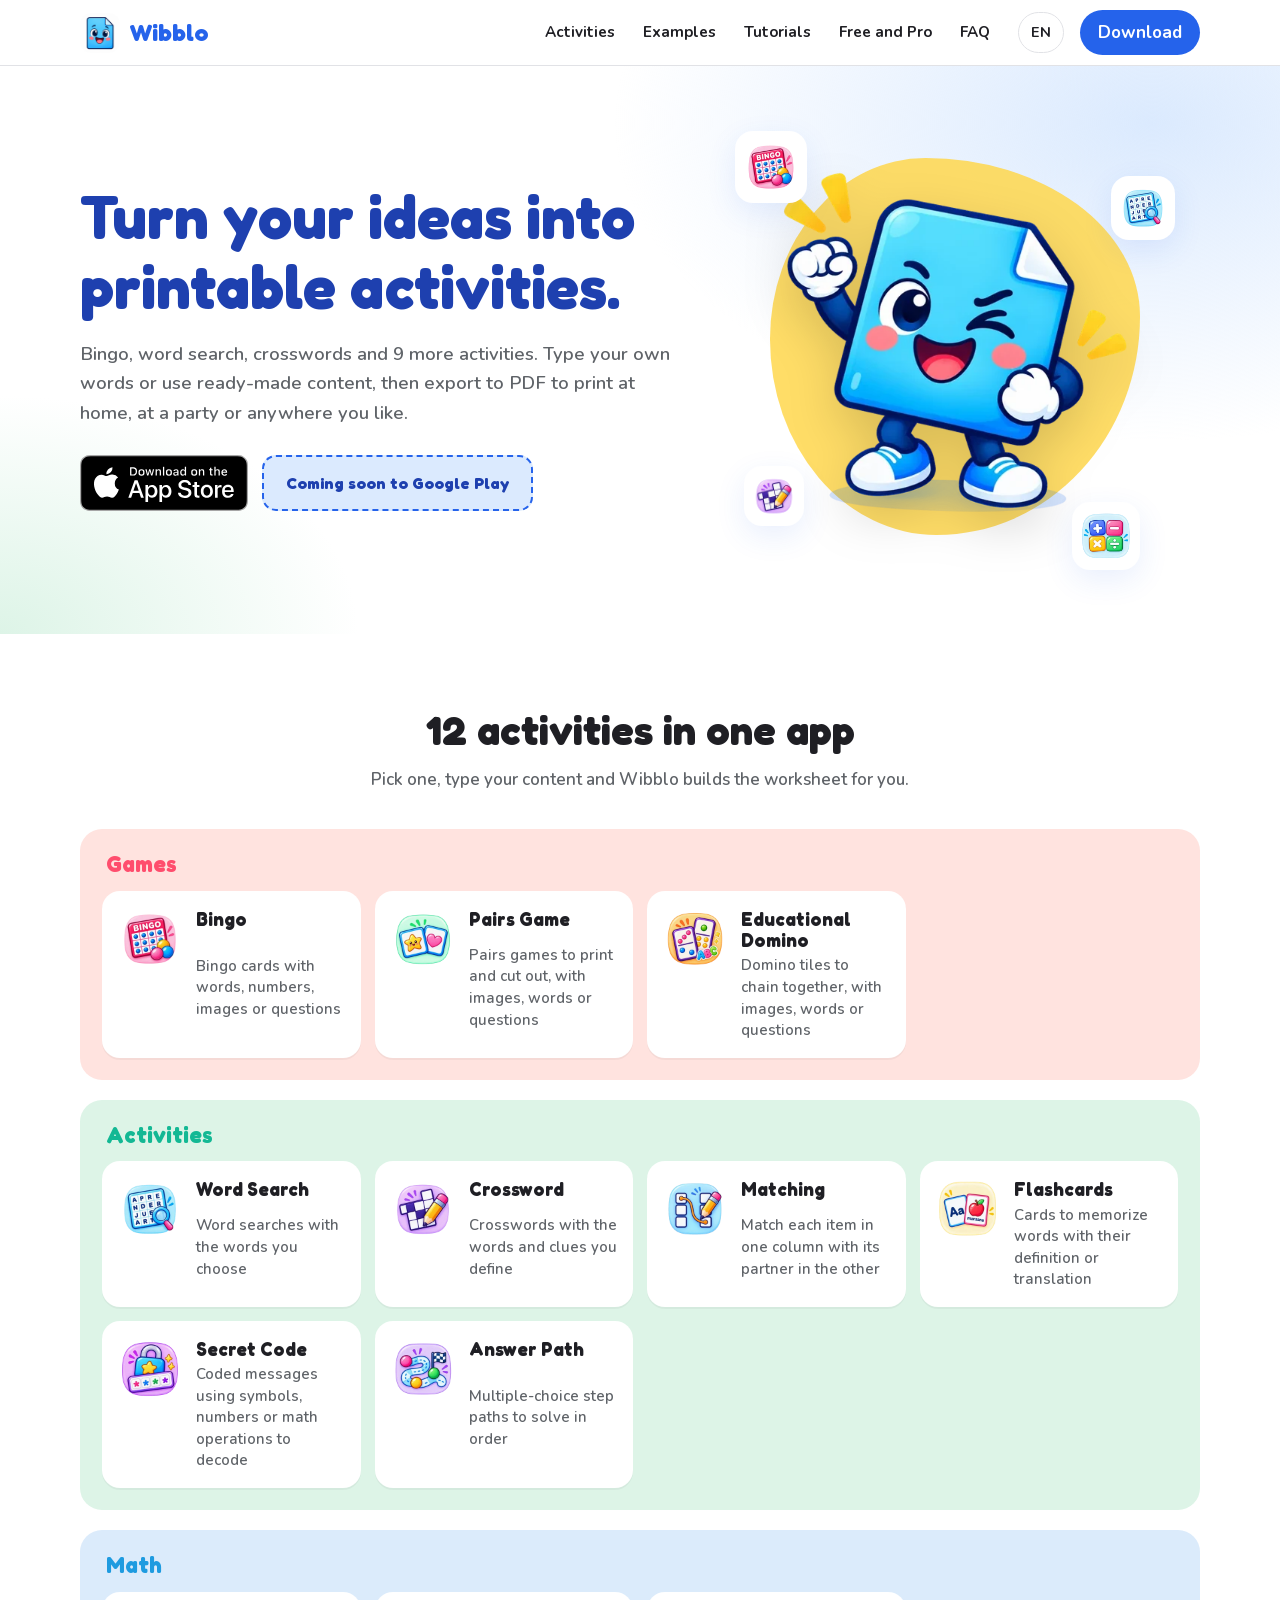
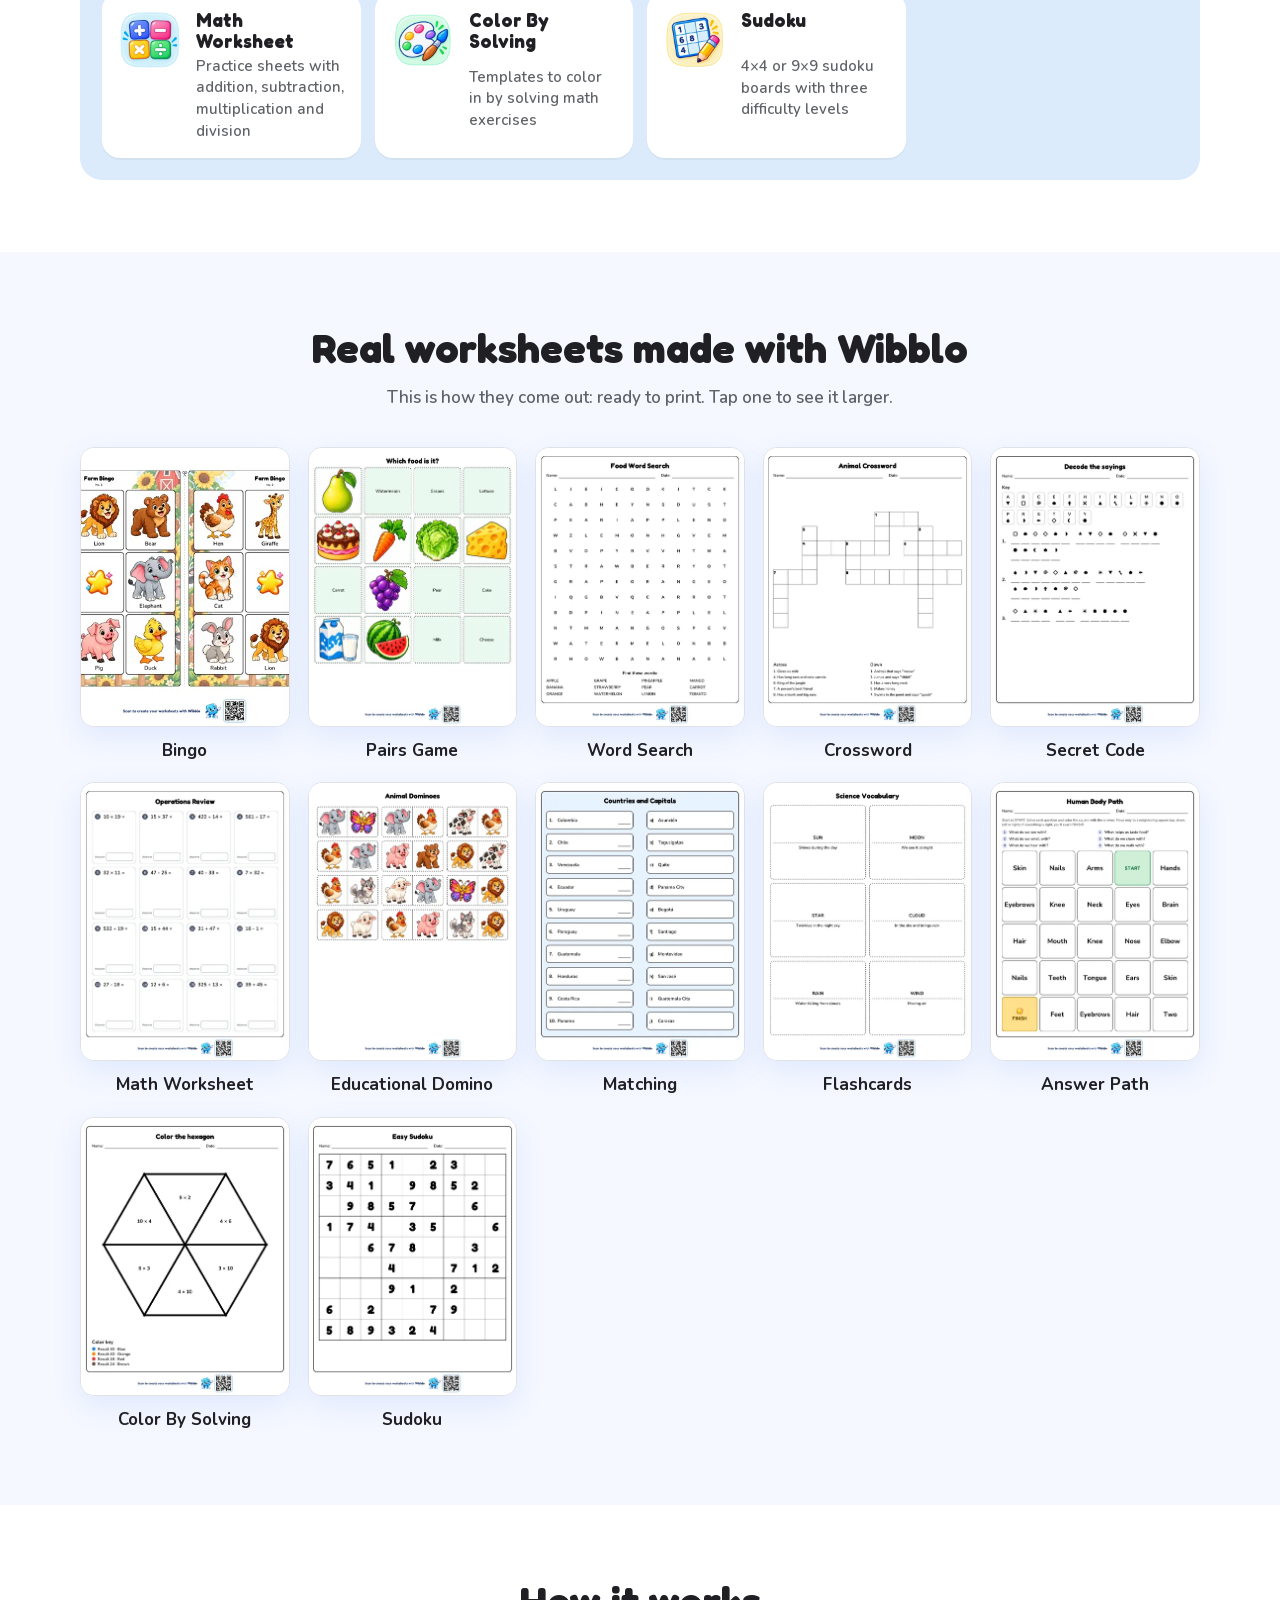
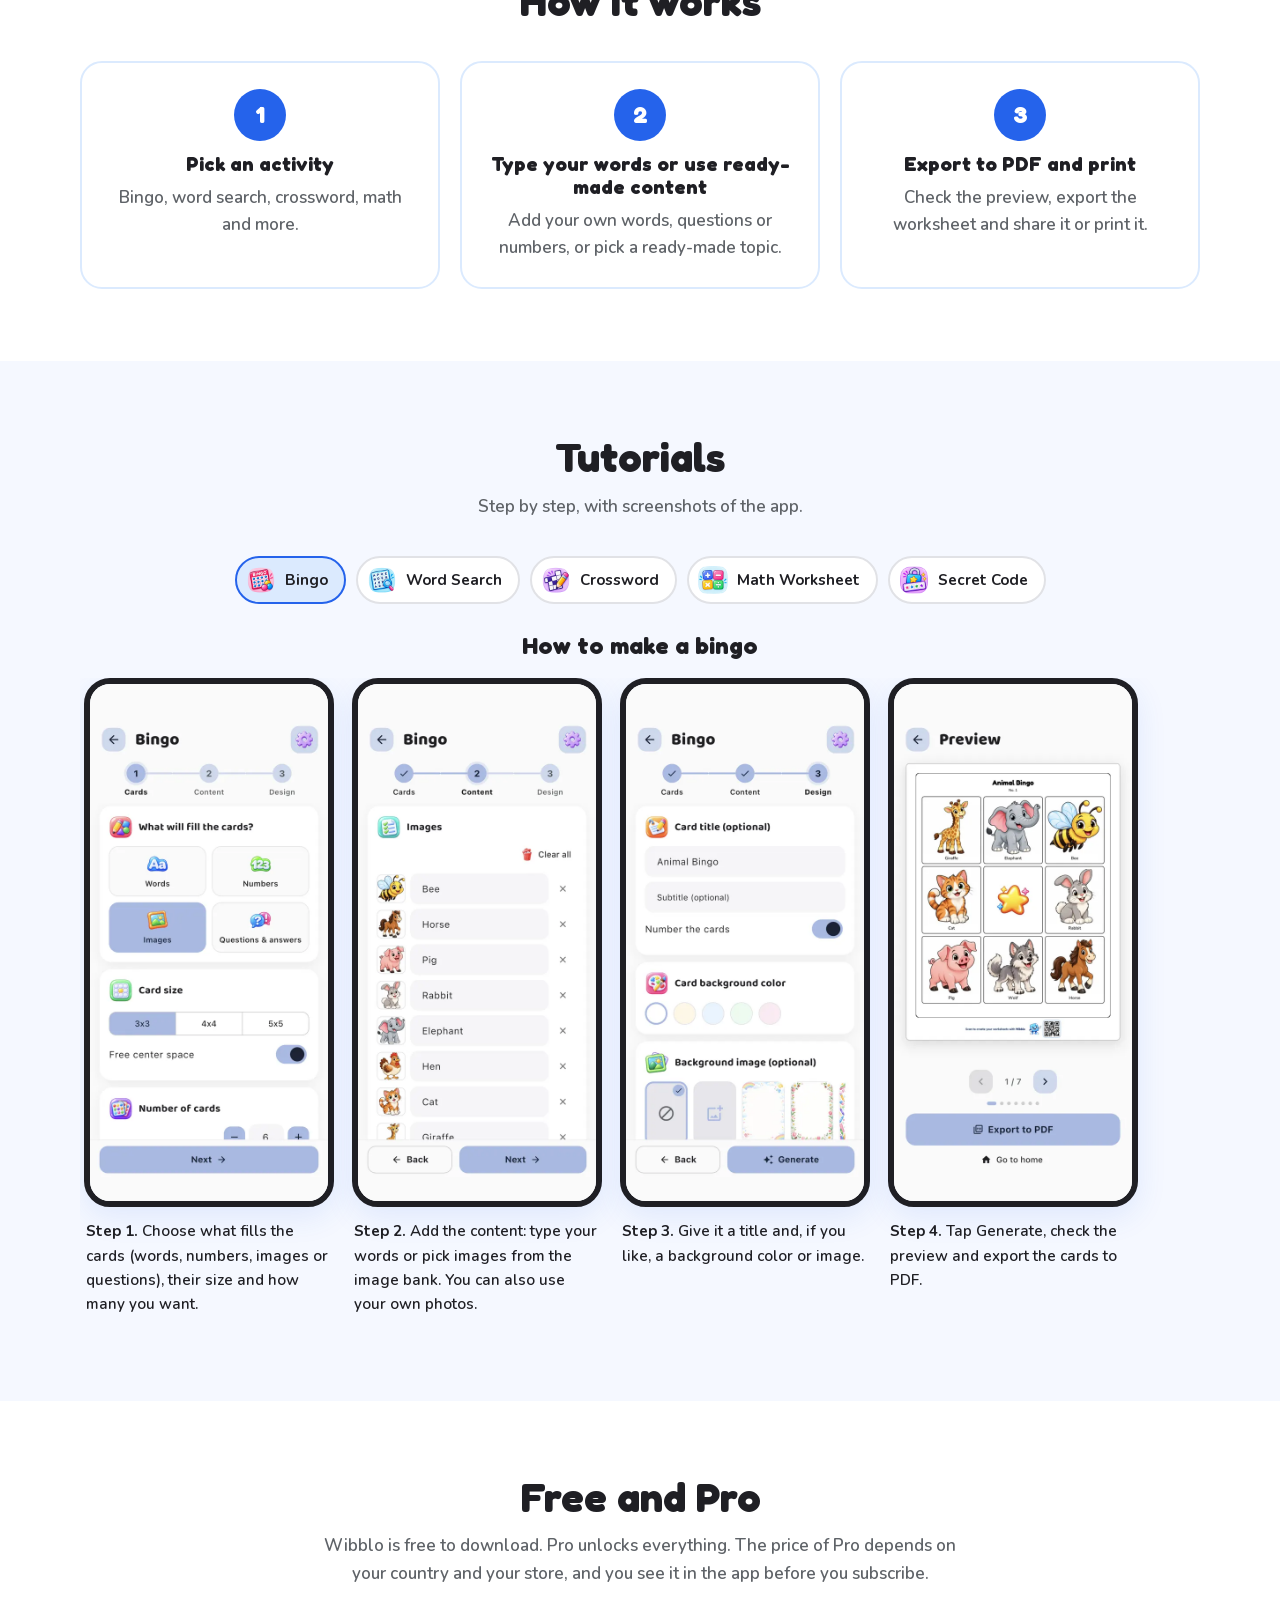
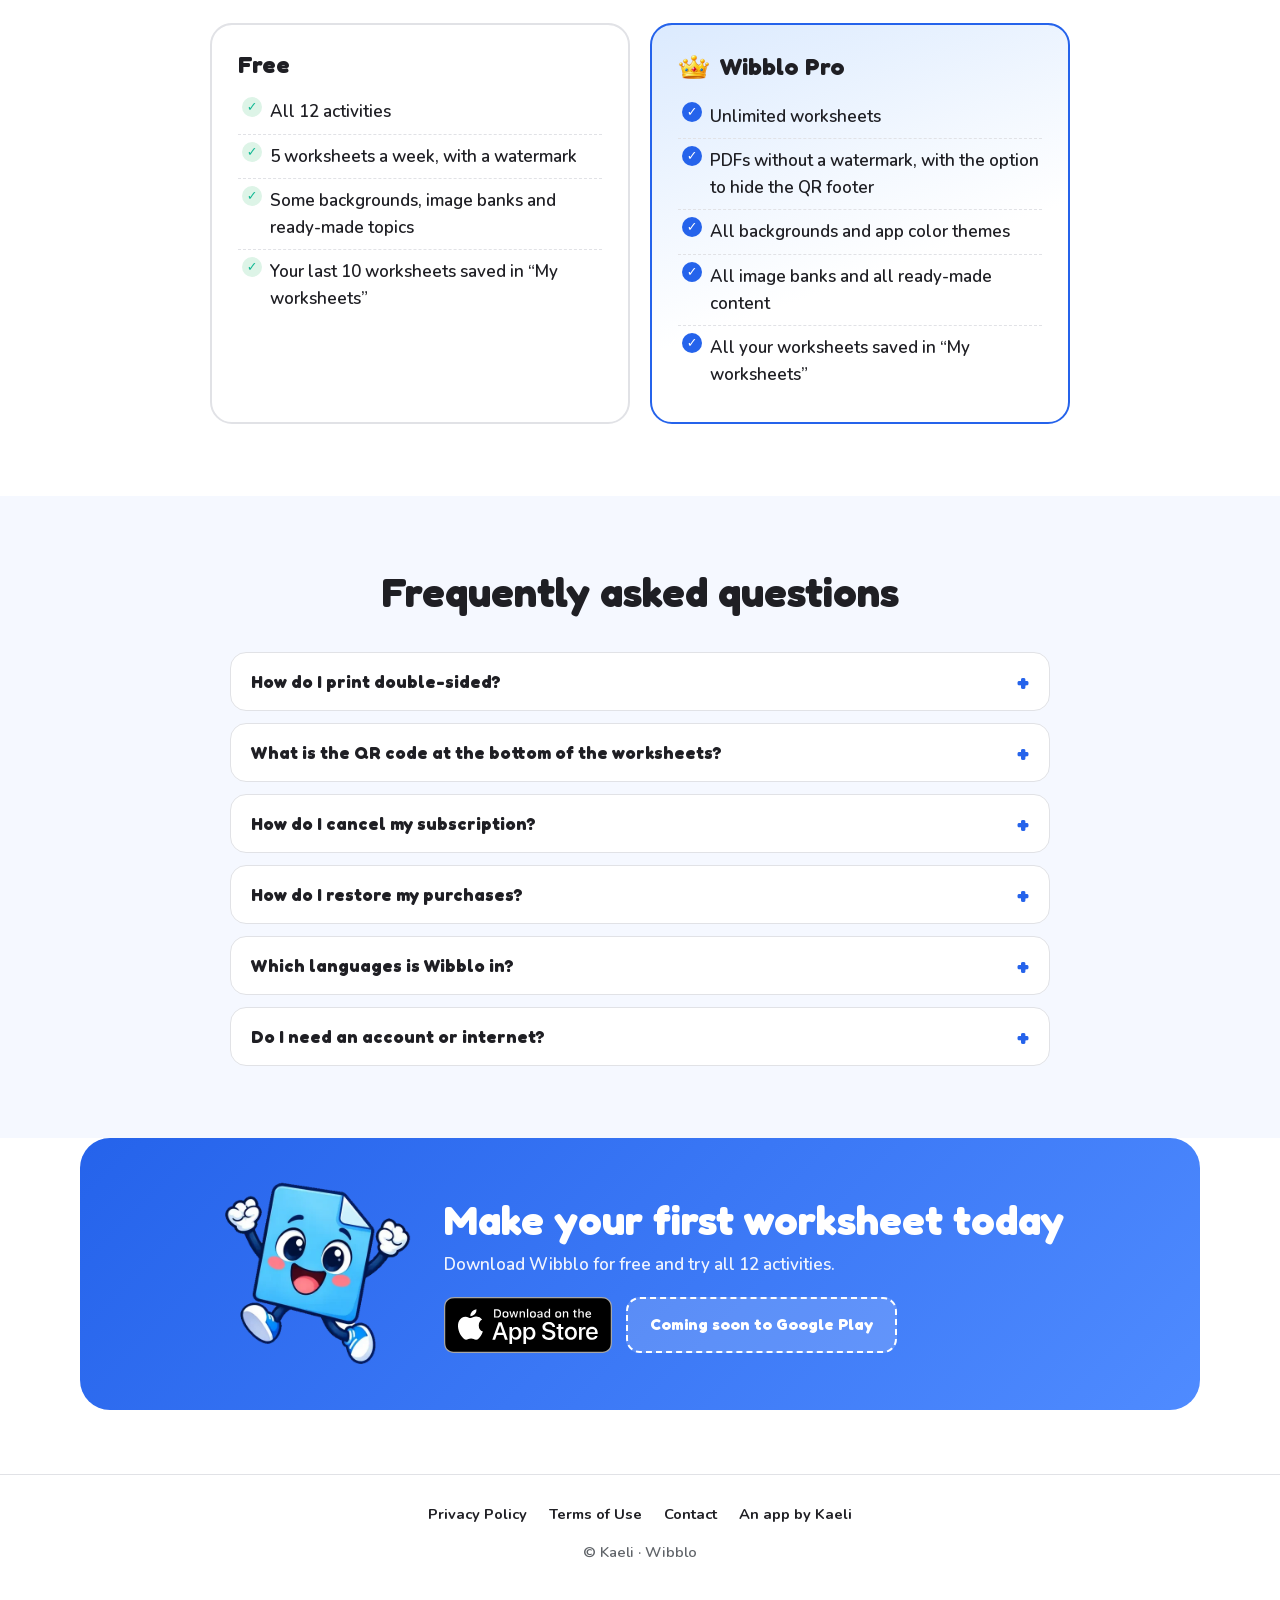
==== commit aa1aebe4: "Google Play «próximamente» con un solo ajuste (ajustes.js) e imagen al compartir de Wibblo - ANDROID" ====
--- a/index.html
+++ b/index.html
@@ -18,12 +18,15 @@
 <meta property="og:title" content="Wibblo: fichas y actividades imprimibles">
 <meta property="og:description" content="Crea bingos, sopas de letras, crucigramas y 9 actividades más con tus propias palabras o con contenido listo, y expórtalas a PDF para imprimir en casa.">
 <meta property="og:url" content="https://wibblo.kaeliapps.com/">
-<meta property="og:image" content="https://kaeliapps.com/og-image.png">
+<meta property="og:image" content="https://wibblo.kaeliapps.com/og-wibblo.png">
+<meta property="og:image:alt" content="Wibblo">
 <meta property="og:image:width" content="1200">
 <meta property="og:image:height" content="630">
 <meta name="twitter:card" content="summary_large_image">
+<meta name="twitter:image" content="https://wibblo.kaeliapps.com/og-wibblo.png">
 <link rel="preload" href="fonts/Fredoka-Bold.woff2" as="font" type="font/woff2" crossorigin>
 <link rel="stylesheet" href="estilos.css">
+<script src="ajustes.js"></script>
 <script>
   // Teléfono: resaltar la tienda que corresponde. Raíz en español: llevar a su idioma
   // a quien tiene el teléfono en inglés, francés o portugués (salvo que haya elegido idioma).
@@ -71,6 +74,7 @@
       <div class="stores">
         <a class="store appstore" href="https://apps.apple.com/app/id6819557562"><span class="yours">Tu tienda</span><img src="badges/app-store-es.svg" width="168" height="56" alt="Descárgalo en el App Store"></a>
         <a class="store play" href="https://play.google.com/store/apps/details?id=com.kaeli.wibblo"><span class="yours">Tu tienda</span><img src="badges/google-play-es.png" width="188" height="56" alt="Disponible en Google Play"></a>
+        <span class="store play-soon">Próximamente en Google Play</span>
       </div>
     </div>
     <div class="hero-art" aria-hidden="false">
@@ -312,6 +316,7 @@
       <div class="stores">
         <a class="store appstore" href="https://apps.apple.com/app/id6819557562"><span class="yours">Tu tienda</span><img src="badges/app-store-es.svg" width="168" height="56" alt="Descárgalo en el App Store"></a>
         <a class="store play" href="https://play.google.com/store/apps/details?id=com.kaeli.wibblo"><span class="yours">Tu tienda</span><img src="badges/google-play-es.png" width="188" height="56" alt="Disponible en Google Play"></a>
+        <span class="store play-soon">Próximamente en Google Play</span>
       </div>
     </div>
   </section>
--- a/estilos.css
+++ b/estilos.css
@@ -134,6 +134,21 @@
 .ios .appstore .yours, .android .play .yours { display: block; }
 .ios .play, .android .appstore { opacity: .5; }
 .ios .play img, .android .appstore img { height: 44px; }
+
+/* Mientras Google no apruebe producción (ajustes.js → ANDROID_DISPONIBLE = false): en lugar de la
+   insignia de Google Play, una etiqueta de la página sin enlace. */
+.play-soon { display: none; }
+.android-soon .play { display: none; }
+.android-soon .play-soon {
+  display: inline-flex; align-items: center; justify-content: center; height: 56px; padding: 0 22px;
+  border-radius: 14px; border: 2px dashed var(--brand); background: var(--brand-soft); color: var(--brand-deep);
+  font: 700 1rem "Fredoka", "Nunito", sans-serif; line-height: 1.2; text-align: center;
+}
+.cta .android-soon .play-soon, .android-soon .cta .play-soon { background: rgba(255, 255, 255, .16); border-color: #fff; color: #fff; }
+/* En Android, sin Google Play todavía: el App Store se ve normal y nada se marca como «Tu tienda». */
+.android-soon.android .appstore { opacity: 1; }
+.android-soon.android .appstore img { height: 56px; }
+.android-soon.android .play-soon { order: -1; }
 
 /* Actividades */
 .cats { display: grid; gap: 20px; }
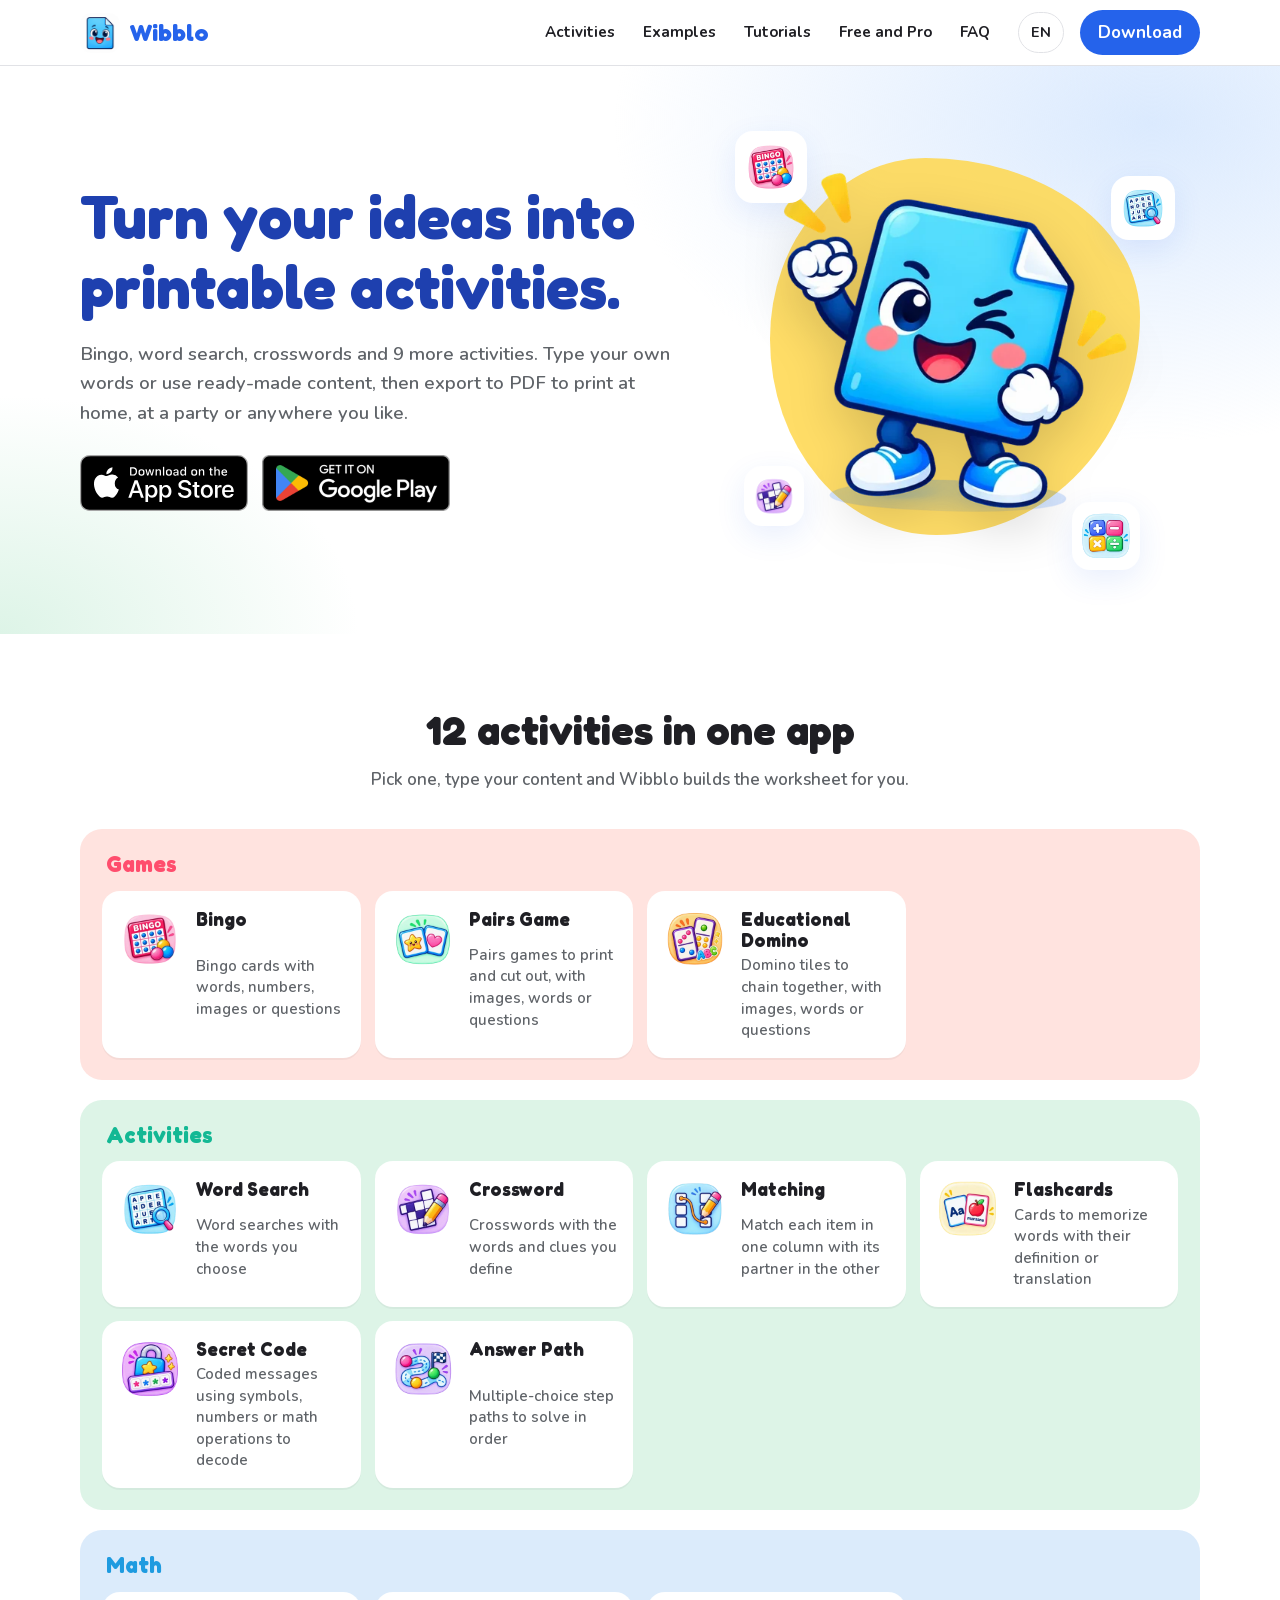
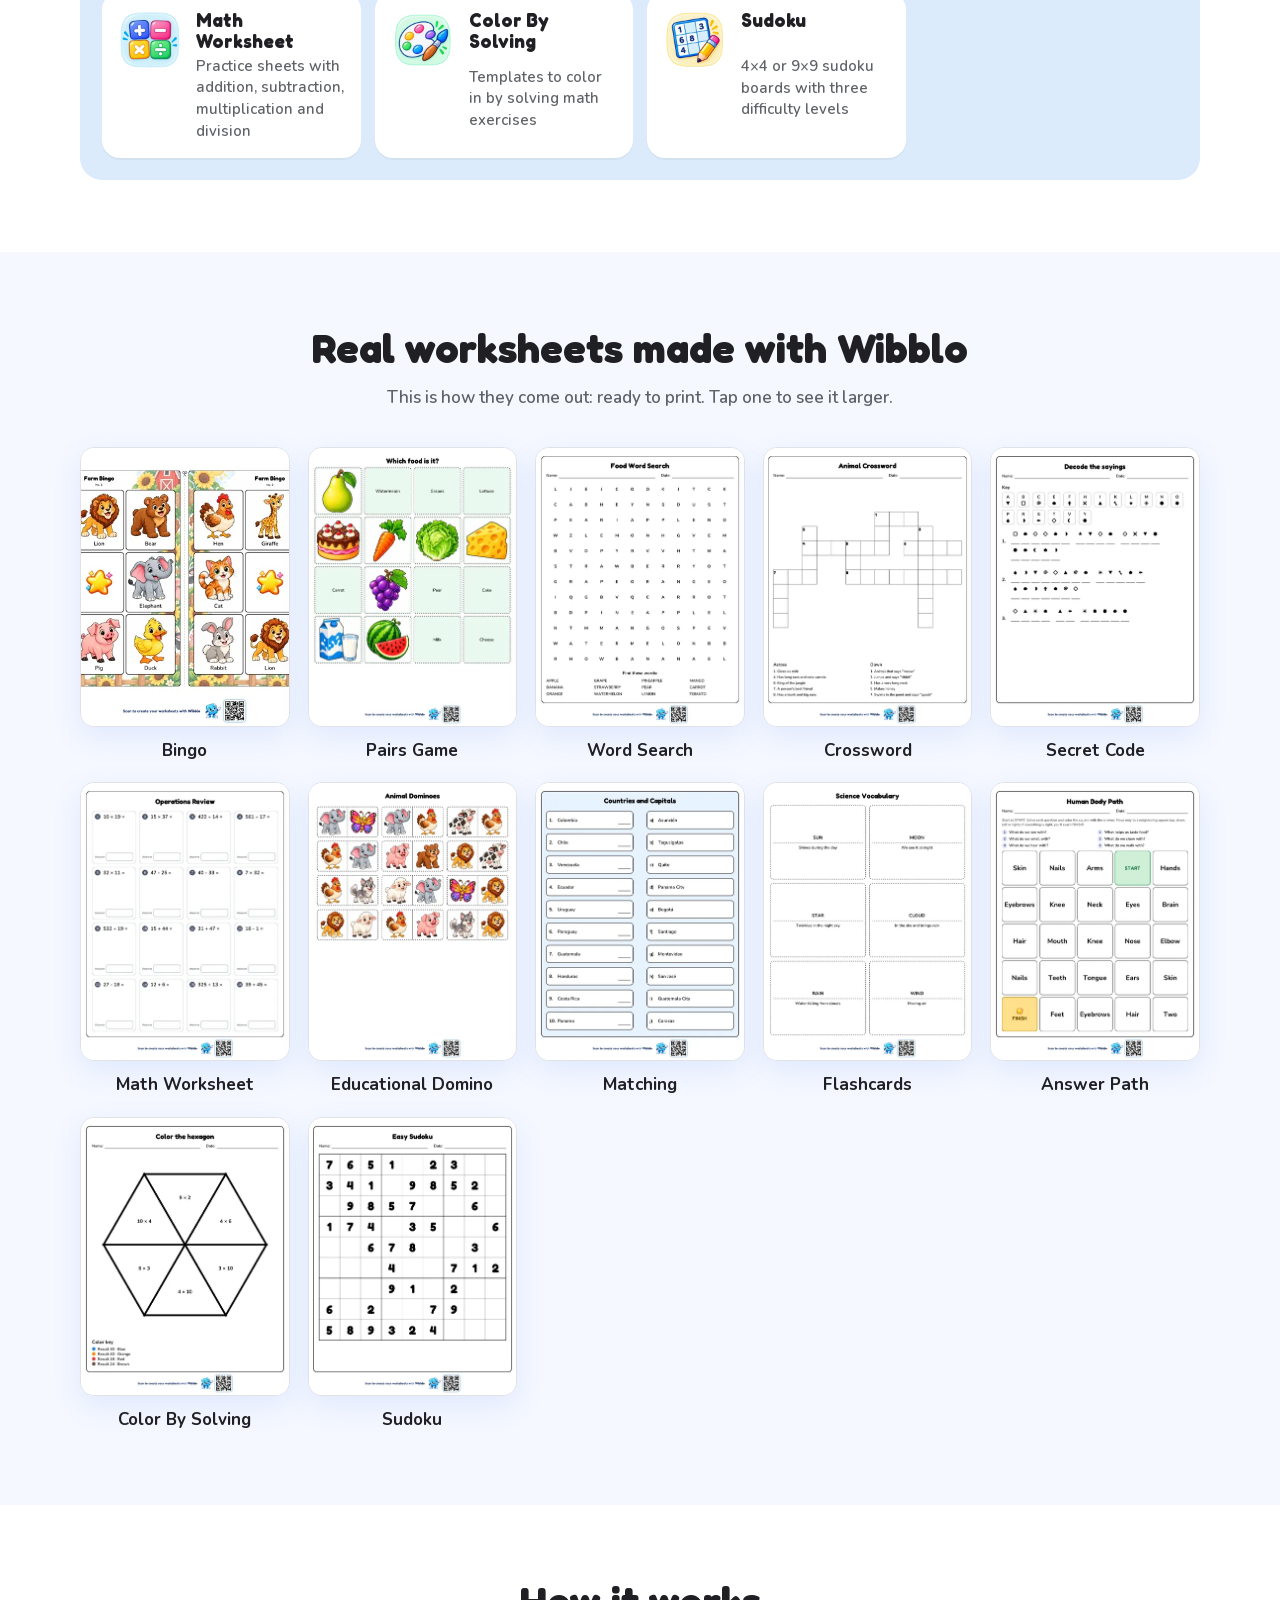
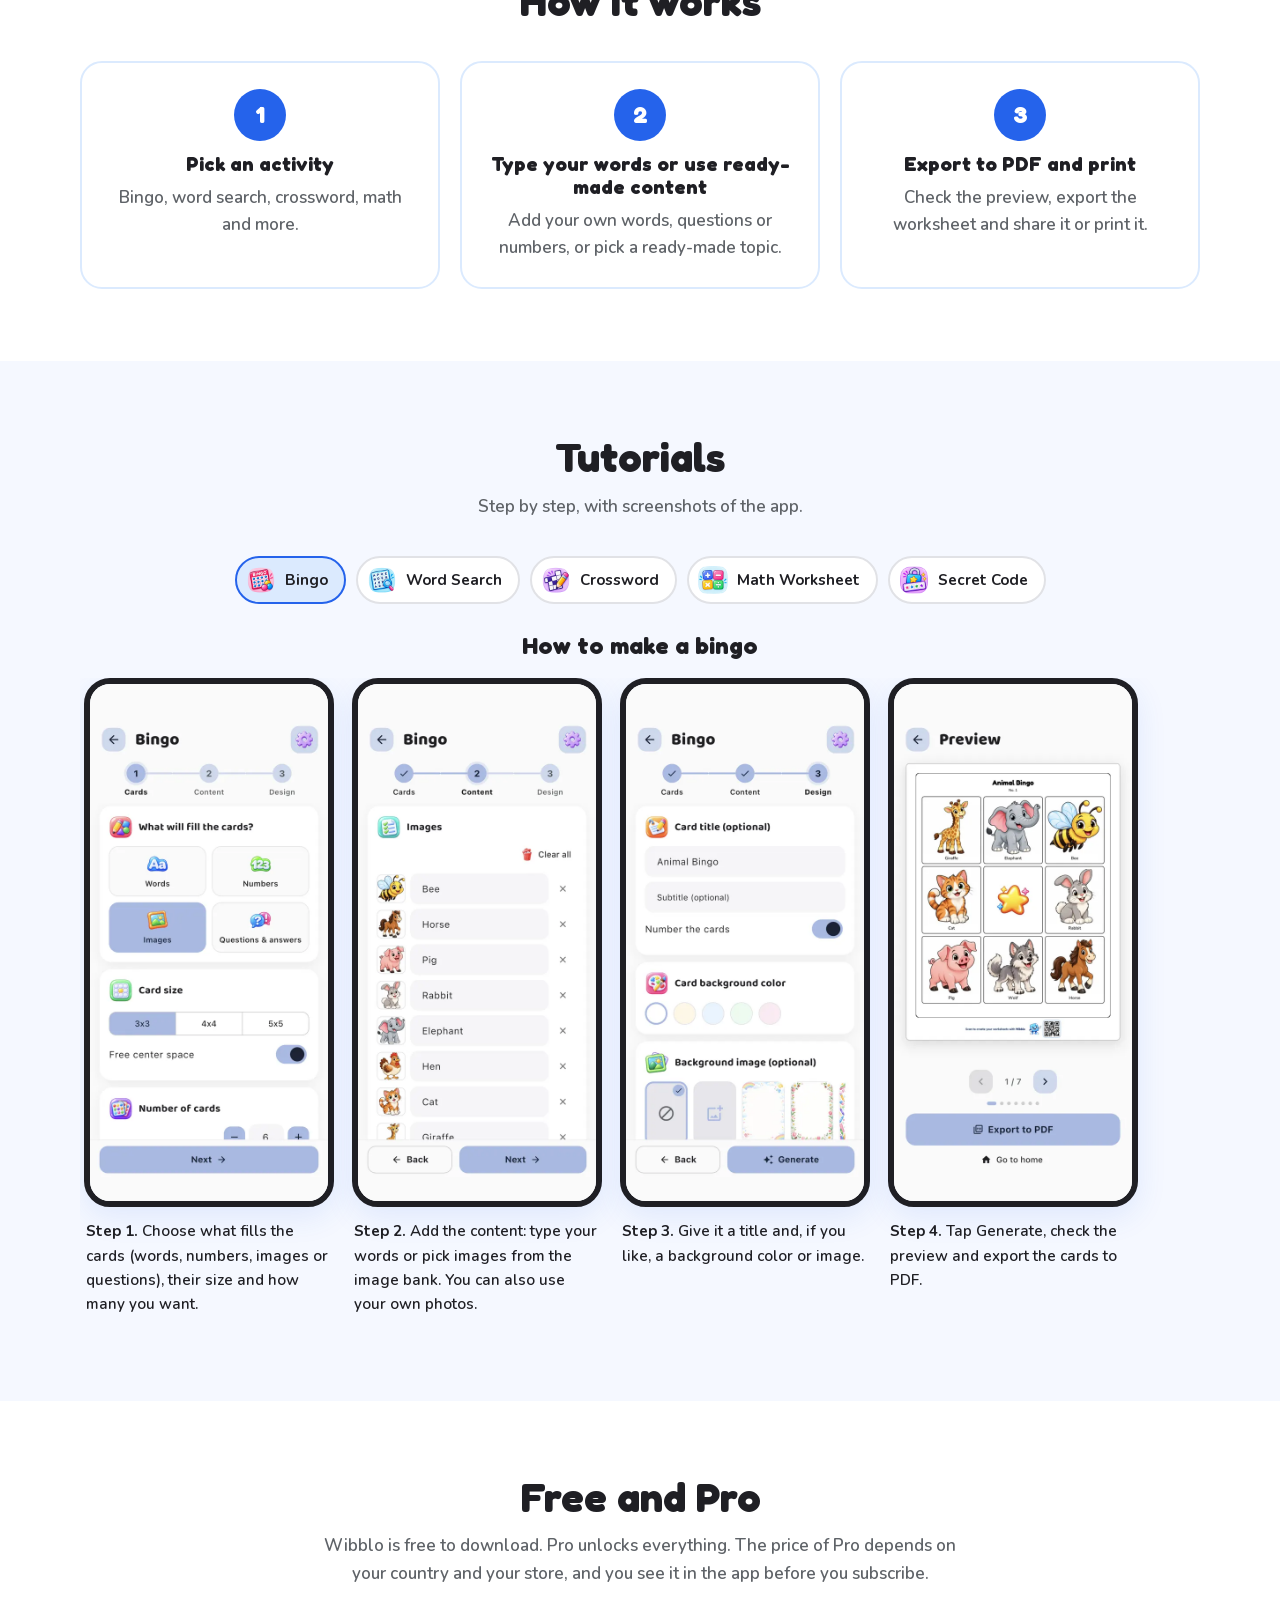
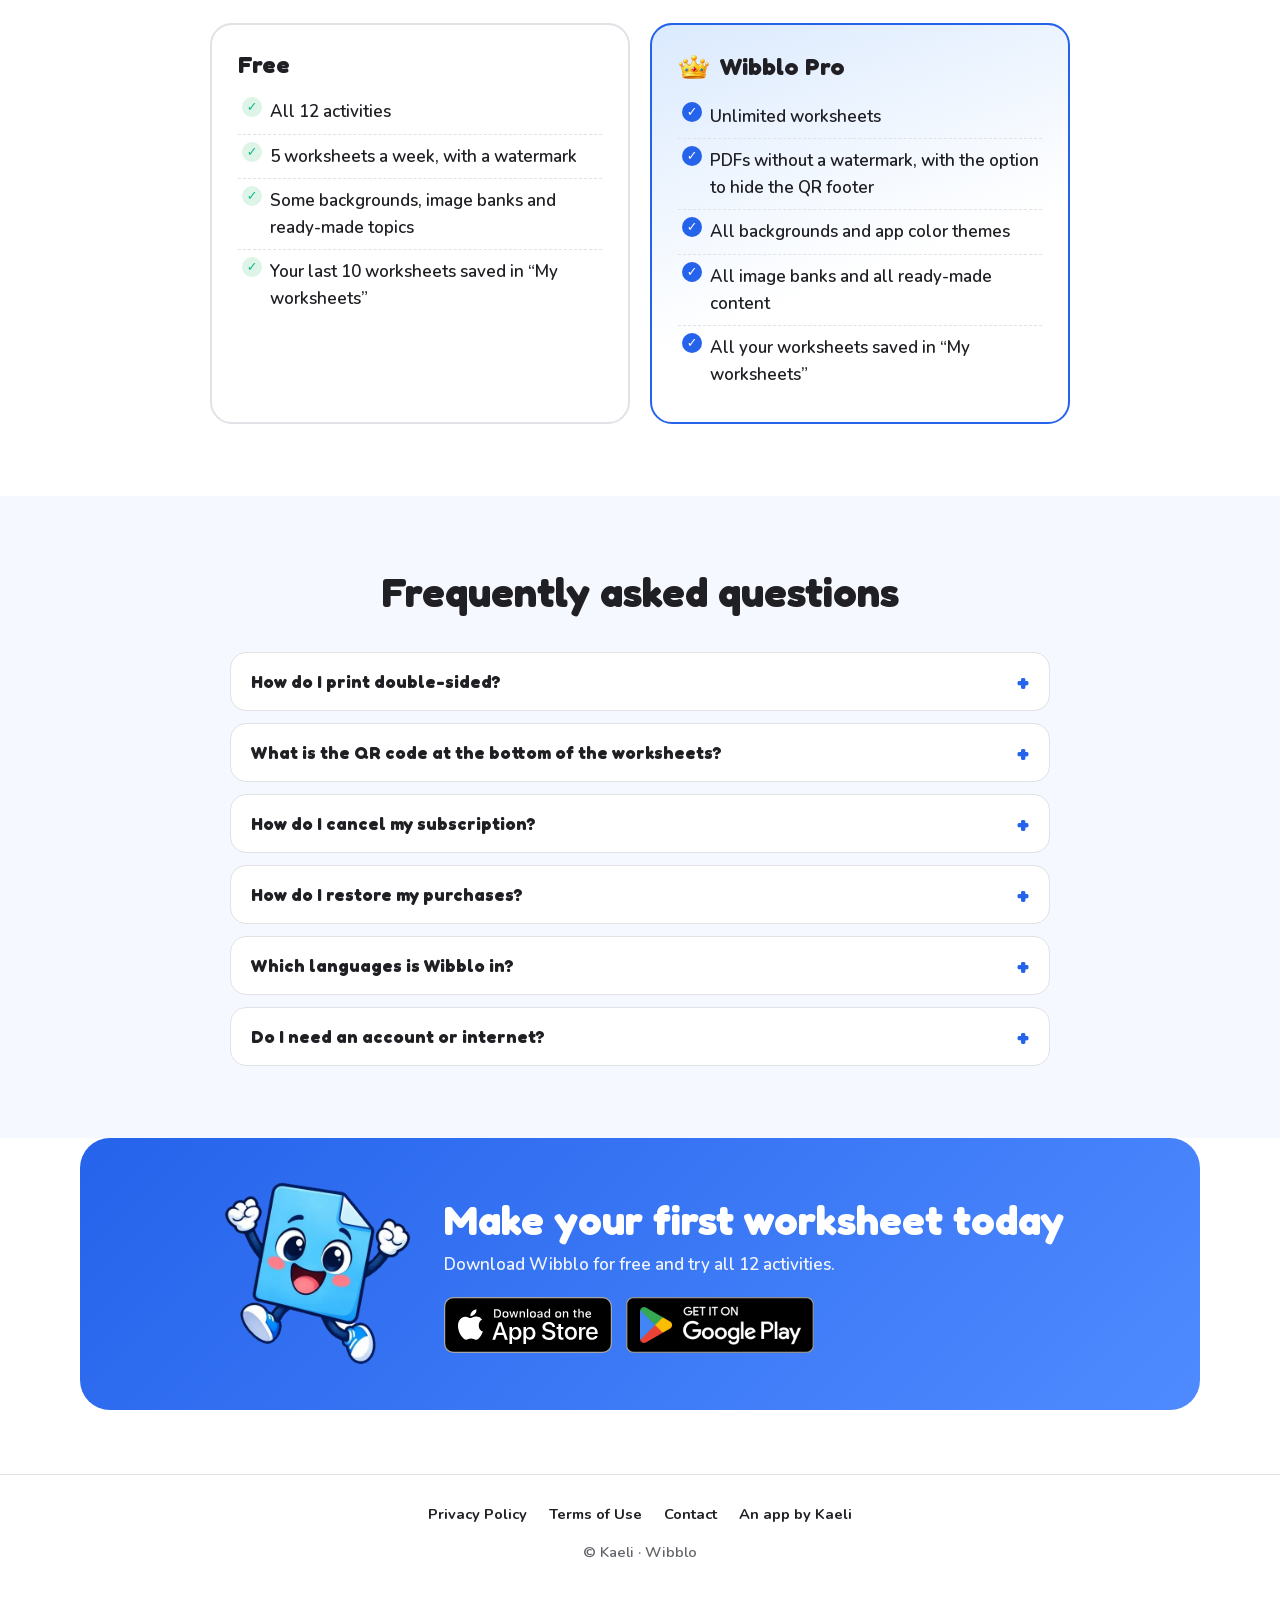
==== commit 9e493206: "Contacto a soporte+wibblo@kaeliapps.com con asunto y firma - Pie de las 4 páginas (build.py: support" ====
--- a/index.html
+++ b/index.html
@@ -326,7 +326,7 @@
   <nav>
     <a href="privacidad/">Política de privacidad</a>
     <a href="https://www.apple.com/legal/internet-services/itunes/dev/stdeula/">Términos de uso</a>
-    <a href="mailto:wearekaeli@gmail.com">Contacto</a>
+    <a href="mailto:soporte+wibblo@kaeliapps.com?subject=%5BWibblo%5D%20&amp;body=%0A%0A%0A%E2%80%94%0AWibblo%20web%20%C2%B7%20es">Contacto</a>
     <a href="https://kaeliapps.com/">Una app de Kaeli</a>
   </nav>
   <p>© Kaeli · Wibblo</p>
@@ -338,5 +338,6 @@
   <p class="caption"></p>
 </dialog>
 <script id="strings" type="application/json">{"video": "Video", "close": "Cerrar"}</script>
+<!-- Cloudflare Web Analytics: cuenta visitas sin cookies ni datos personales --><script defer src='https://static.cloudflareinsights.com/beacon.min.js' data-cf-beacon='{"token": "67a3142fce89416aa6cee8fe54237c55"}'></script>
 </body>
 </html>
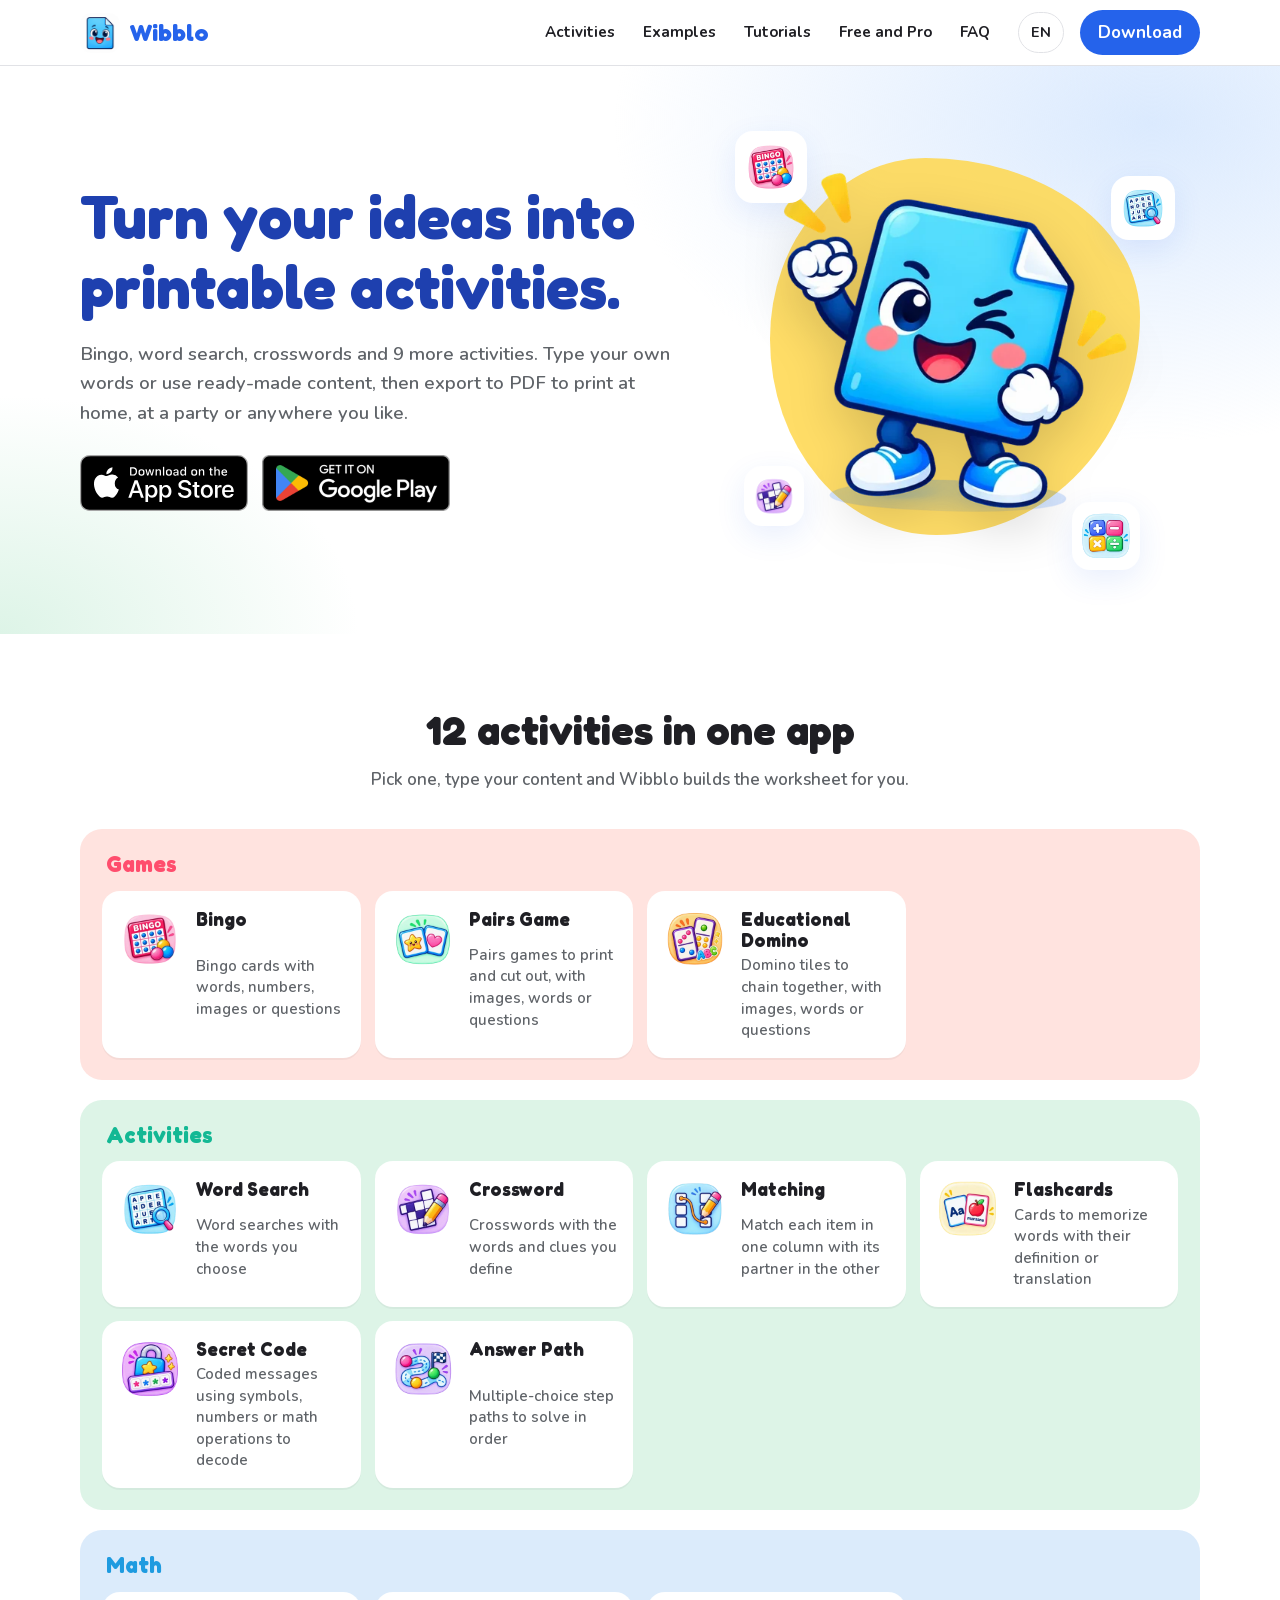
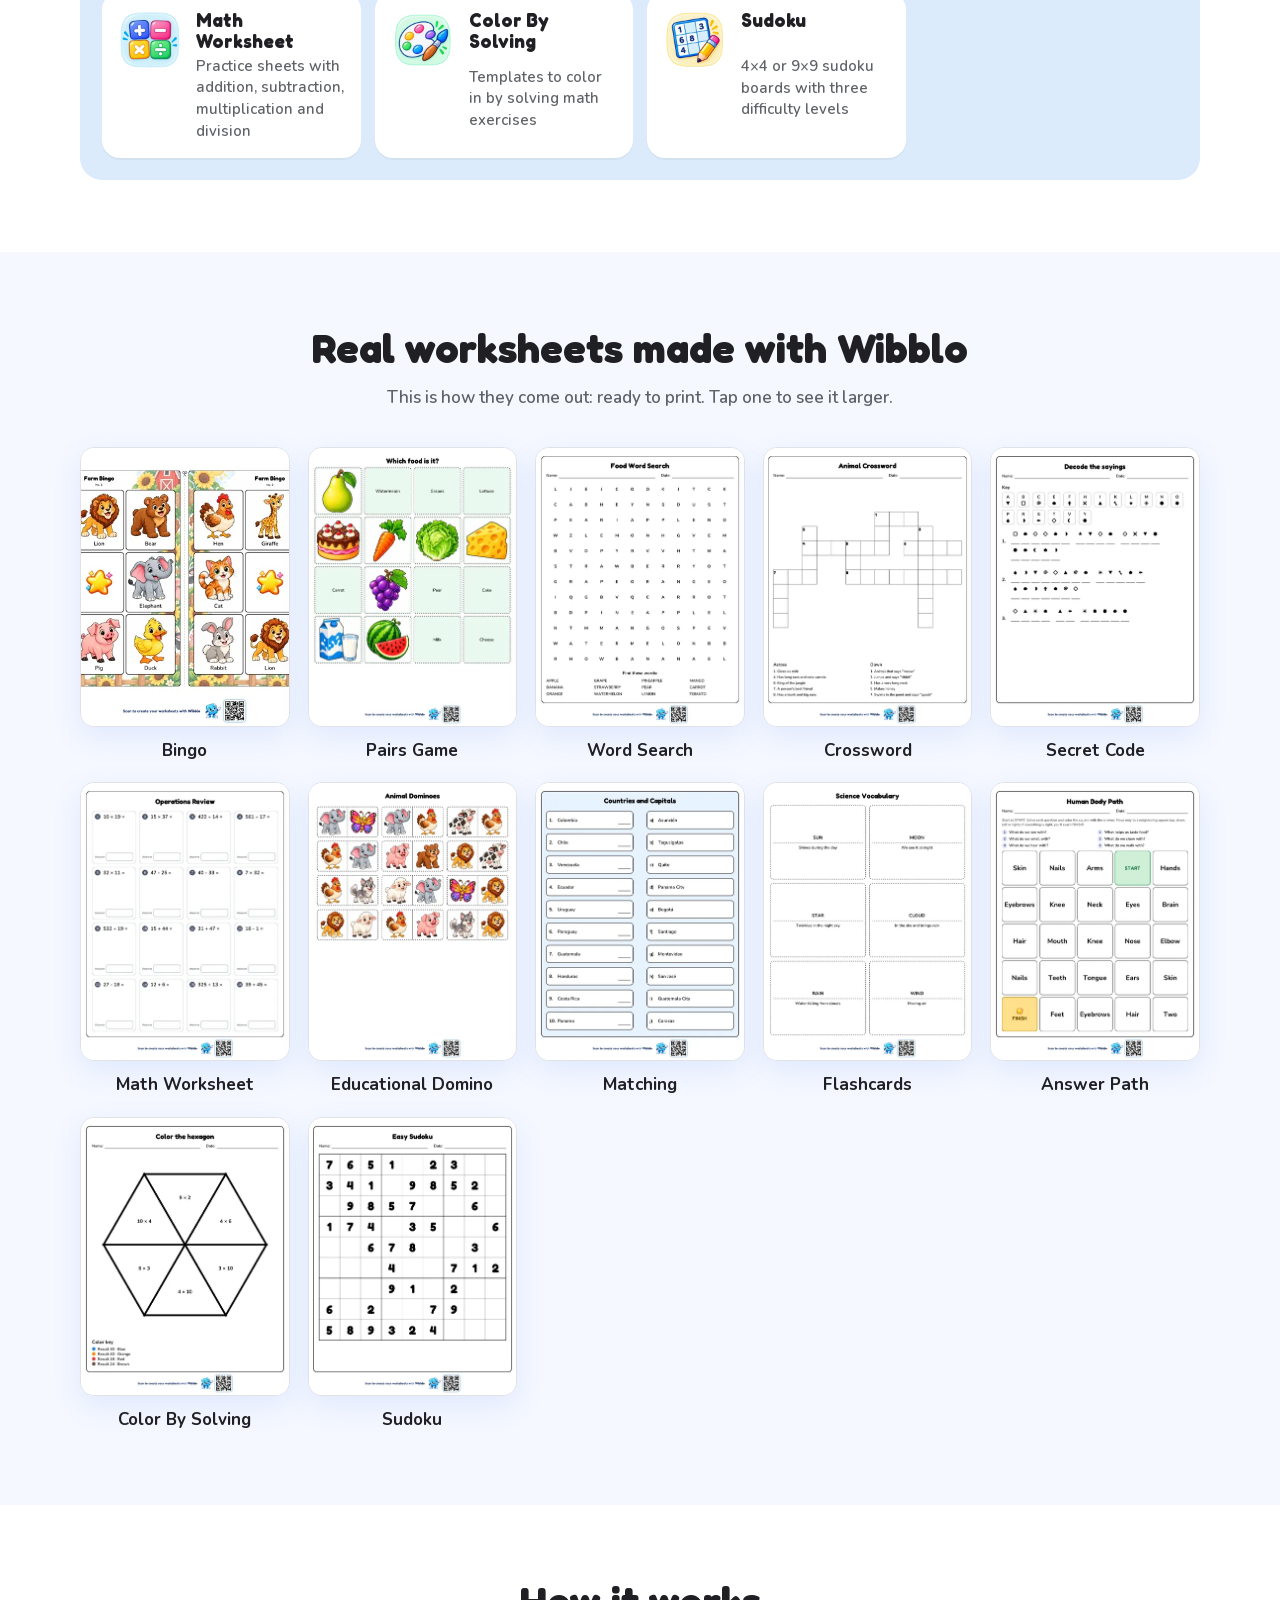
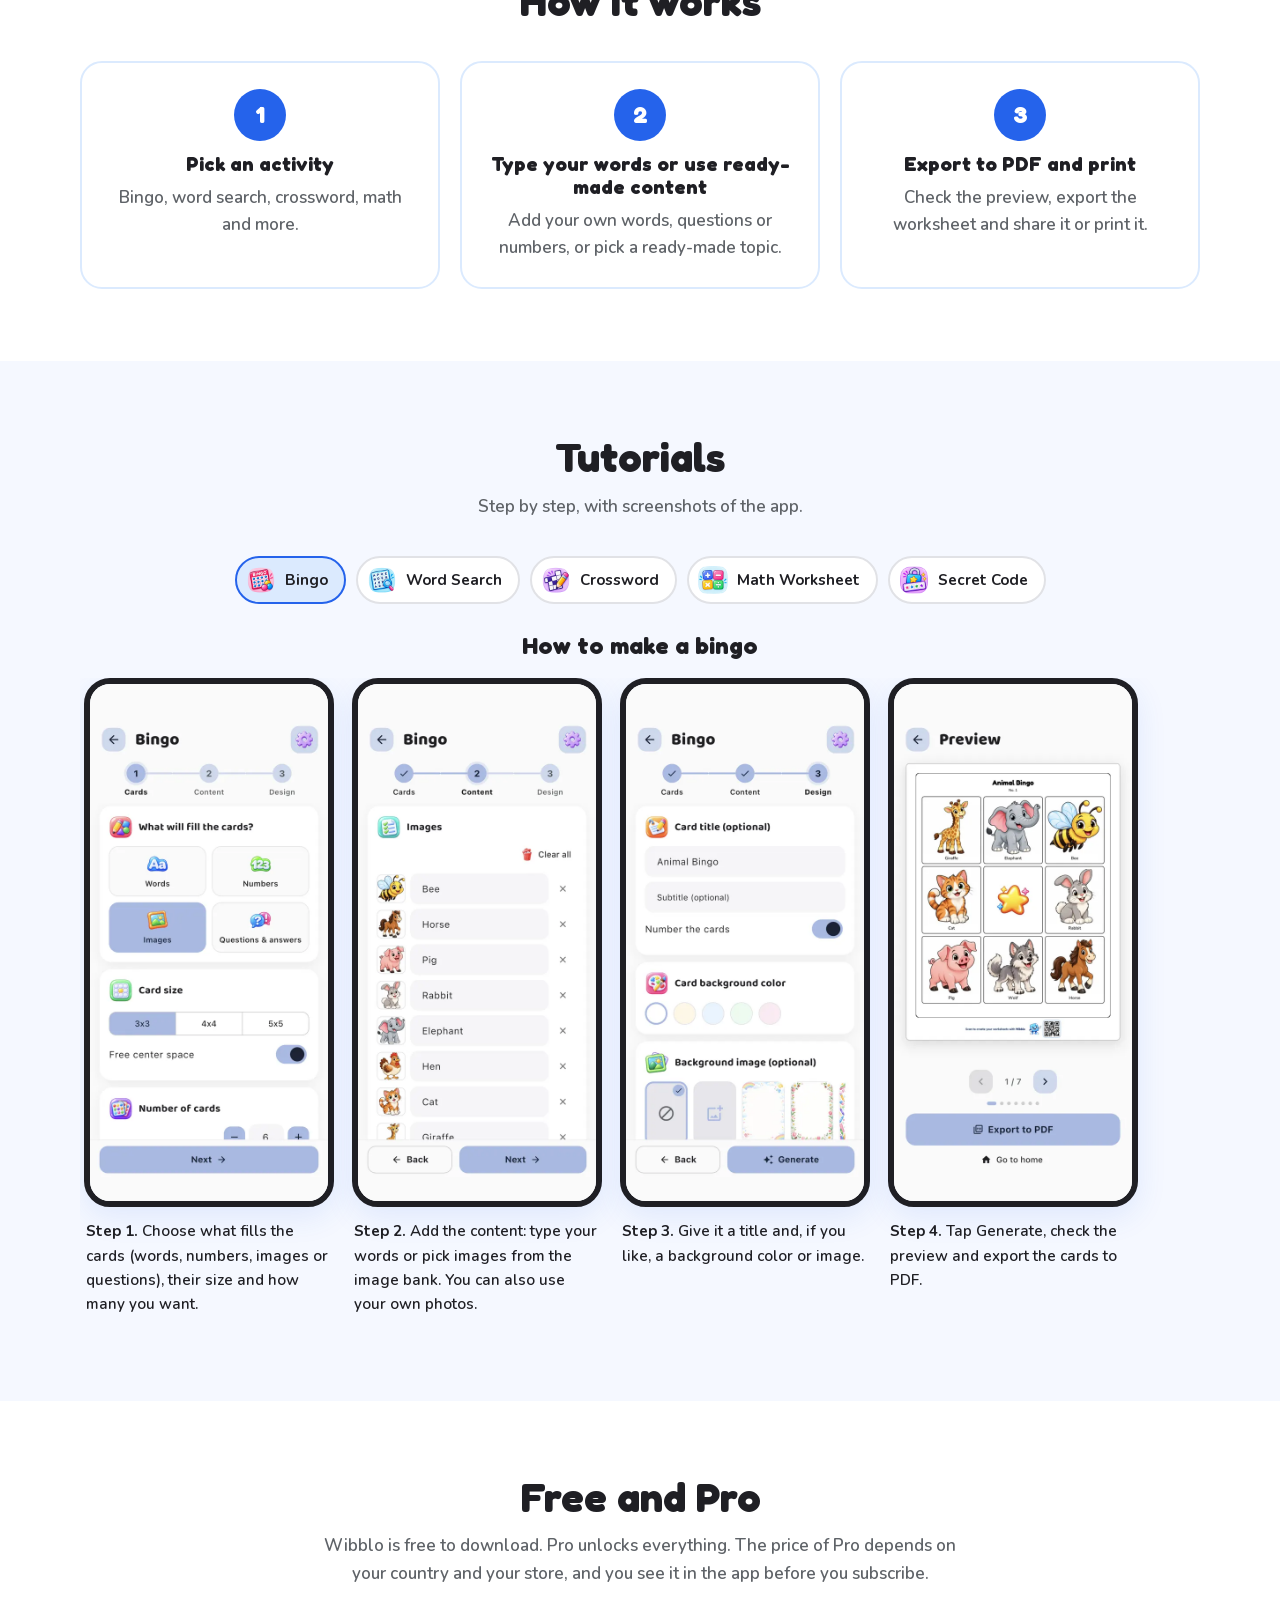
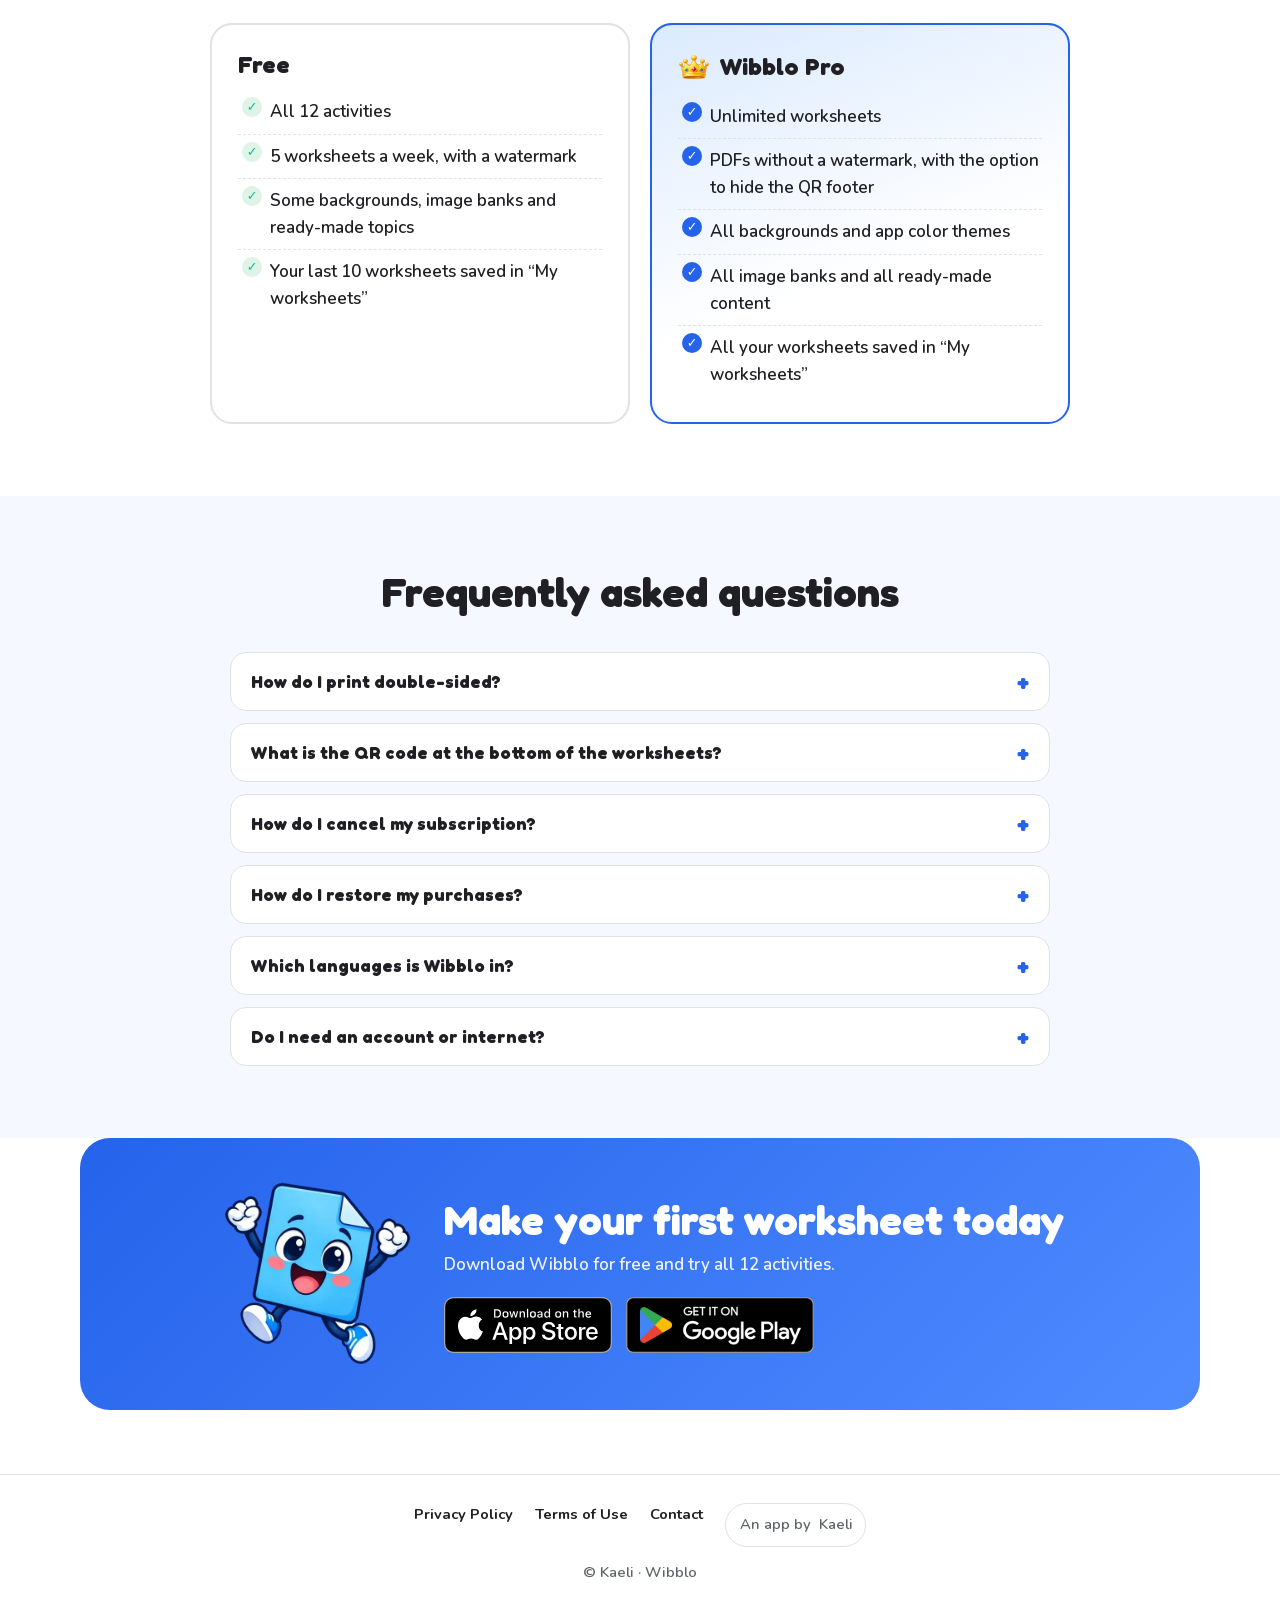
==== commit d15ec1fd: "Insignias del mismo tamaño y a color, y logo de Kaeli en el pie Co-Authored-By: Claude Opus 5.5 <nor" ====
--- a/index.html
+++ b/index.html
@@ -327,7 +327,7 @@
     <a href="privacidad/">Política de privacidad</a>
     <a href="https://www.apple.com/legal/internet-services/itunes/dev/stdeula/">Términos de uso</a>
     <a href="mailto:soporte+wibblo@kaeliapps.com?subject=%5BWibblo%5D%20&amp;body=%0A%0A%0A%E2%80%94%0AWibblo%20web%20%C2%B7%20es">Contacto</a>
-    <a href="https://kaeliapps.com/">Una app de Kaeli</a>
+    <a class="kaeli-link" href="https://kaeliapps.com/"><span>Una app de</span><img src="https://kaeliapps.com/kaeli_logo_horizontal.png" alt="Kaeli" height="26" onerror="this.replaceWith(document.createTextNode('Kaeli'))"></a>
   </nav>
   <p>© Kaeli · Wibblo</p>
 </footer>
--- a/estilos.css
+++ b/estilos.css
@@ -127,13 +127,10 @@
 .hero .stores, .cta .stores { justify-content: flex-start; }
 @media (max-width: 760px) { .hero .stores, .cta .stores { justify-content: center; } }
 .store { display: inline-flex; flex-direction: column; align-items: center; gap: 6px; line-height: 0; text-decoration: none; transition: opacity .2s; }
-.store img { height: 56px; width: auto; }
+.store img { height: clamp(44px, 12.5vw, 56px); width: auto; }
 .yours { display: none; line-height: 1; font: 700 .8rem "Nunito", sans-serif; color: var(--brand); background: var(--brand-soft); padding: 5px 10px; border-radius: 999px; }
 .ios .appstore, .android .play { order: -1; }
-.ios .appstore img, .android .play img { height: 64px; }
 .ios .appstore .yours, .android .play .yours { display: block; }
-.ios .play, .android .appstore { opacity: .5; }
-.ios .play img, .android .appstore img { height: 44px; }
 
 /* Mientras Google no apruebe producción (ajustes.js → ANDROID_DISPONIBLE = false): en lugar de la
    insignia de Google Play, una etiqueta de la página sin enlace. */
@@ -245,10 +242,15 @@
 .cta h2 { text-align: left; color: #fff; }
 .cta p { margin: 8px 0 18px; opacity: .92; }
 .cta .yours { background: #fff; }
-.cta .ios .play, .cta .android .appstore { opacity: .7; }
-@media (max-width: 760px) { .cta { text-align: center; } .cta h2 { text-align: center; } .cta img { width: 140px; } }
+@media (max-width: 760px) { .cta { text-align: center; } .cta h2 { text-align: center; } .cta img { width: 140px; } .cta .store img { width: auto; } }
 .foot { border-top: 1px solid var(--line); padding: 28px 16px 40px; text-align: center; color: var(--muted); font-size: .92rem; }
 .foot nav { display: flex; flex-wrap: wrap; justify-content: center; gap: 8px 22px; }
 .foot a { color: var(--ink); font-weight: 700; text-decoration: none; }
 .foot a:hover { color: var(--brand); }
 .foot p { margin: 14px 0 0; }
+/* Enlace a Kaeli: «Una app de» + logo, como en las demás webs de Kaeli */
+.foot .kaeli-link { display: inline-flex; align-items: center; gap: 8px; min-height: 44px; padding: 4px 12px 4px 14px; border: 1px solid var(--line); border-radius: 999px; background: var(--card); color: var(--muted); font-weight: 600; transition: border-color .2s; }
+.foot .kaeli-link:hover { border-color: var(--brand); color: var(--ink); }
+.kaeli-link img { display: block; height: 26px; width: auto; }
+/* El logo tiene letras azul marino: en tema oscuro va sobre una pastilla clara para que se lea */
+@media (prefers-color-scheme: dark) { .kaeli-link img { background: #fff; border-radius: 8px; padding: 3px 6px; box-sizing: content-box; height: 22px; } }
